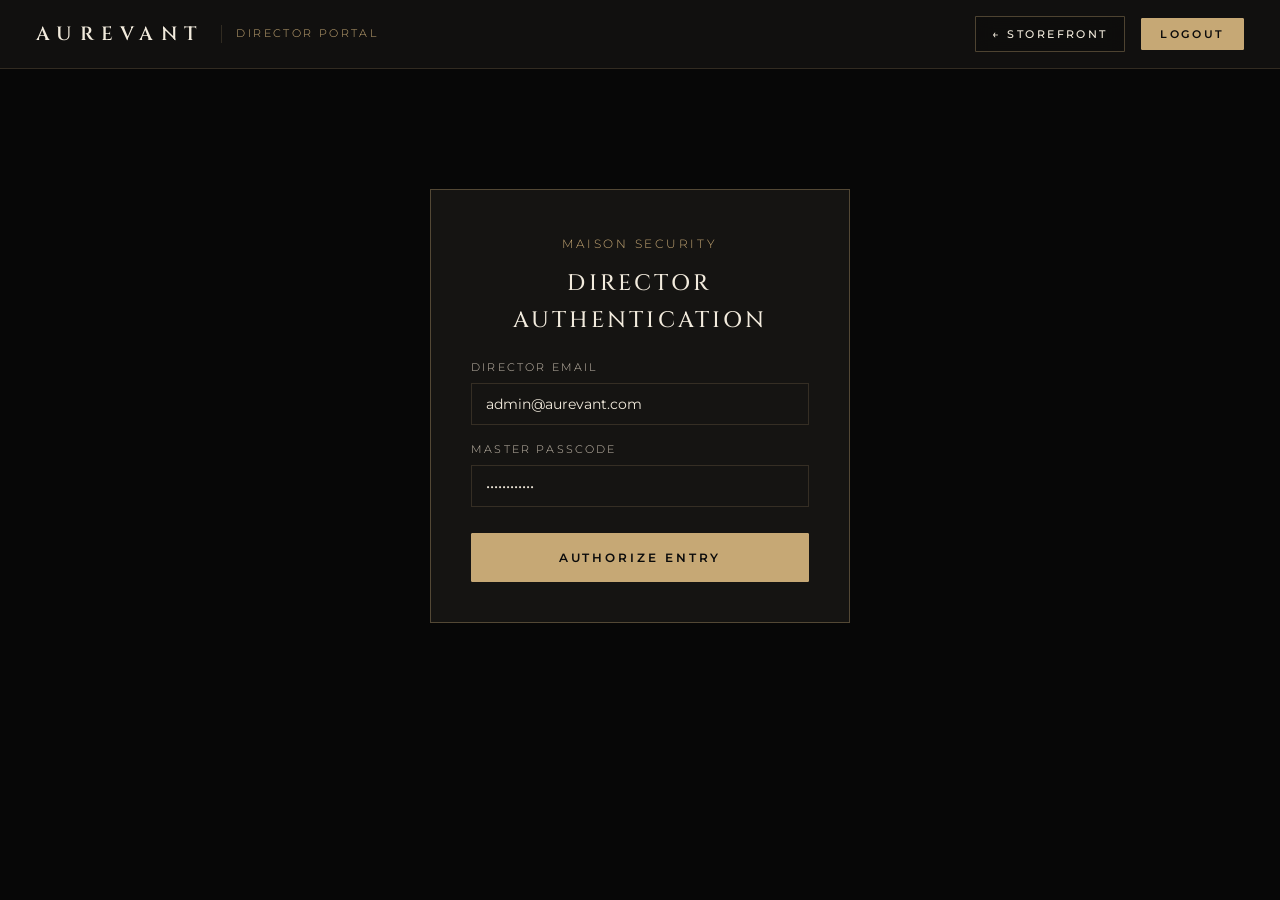
==== admin.html @ c186e3dd "Deploy AUREVANT Luxury Menswear to Streamlit Cloud" ====
<!DOCTYPE html>
<html lang="en">
<head>
  <meta charset="UTF-8">
  <meta name="viewport" content="width=device-width, initial-scale=1.0">
  <title>AUREVANT — Maison Director Portal | Administration</title>
  <link rel="stylesheet" href="styles.css">
  <link rel="icon" href="data:image/svg+xml,<svg xmlns='http://www.w3.org/2000/svg' viewBox='0 0 100 100'><polygon points='50,12 88,88 12,88' fill='none' stroke='%23C6A875' stroke-width='6'/></svg>">
  <style>
    body {
      background-color: #070707;
      min-height: 100vh;
      display: flex;
      flex-direction: column;
    }
    .admin-nav {
      background: #11100F;
      border-bottom: 1px solid var(--border-subtle);
      padding: 16px 36px;
      display: flex;
      justify-content: space-between;
      align-items: center;
    }
    .admin-container {
      max-width: 1440px;
      margin: 0 auto;
      padding: 40px 36px;
      width: 100%;
      flex: 1;
    }
    .stat-card-grid {
      display: grid;
      grid-template-columns: repeat(4, 1fr);
      gap: 20px;
      margin-bottom: 36px;
    }
    .stat-card {
      background: var(--bg-card);
      border: 1px solid var(--border-subtle);
      padding: 24px;
    }
    .stat-val {
      font-family: var(--font-serif);
      font-size: 1.8rem;
      color: var(--champagne-gold);
      margin: 6px 0 2px;
    }
    .stat-lbl {
      font-size: 0.7rem;
      letter-spacing: 0.18em;
      text-transform: uppercase;
      color: var(--muted-stone);
    }
    .admin-tabs-bar {
      display: flex;
      gap: 12px;
      border-bottom: 1px solid var(--border-subtle);
      margin-bottom: 28px;
    }
    .admin-tab {
      padding: 12px 24px;
      font-size: 0.78rem;
      letter-spacing: 0.18em;
      text-transform: uppercase;
      color: var(--text-secondary);
      border-bottom: 2px solid transparent;
      cursor: pointer;
    }
    .admin-tab.active {
      color: var(--champagne-gold);
      border-bottom-color: var(--champagne-gold);
      font-weight: 600;
    }
  </style>
</head>
<body>

  <!-- Admin Nav -->
  <header class="admin-nav">
    <div style="display: flex; align-items: center; gap: 18px;">
      <a href="index.html" class="brand-wordmark" style="font-size: 1.2rem; text-decoration: none;">AUREVANT</a>
      <span style="font-size: 0.68rem; letter-spacing: 0.22em; text-transform: uppercase; color: var(--champagne-gold); padding-left: 14px; border-left: 1px solid var(--border-subtle);">
        Director Portal
      </span>
    </div>
    <div style="display: flex; align-items: center; gap: 16px;">
      <a href="index.html" class="btn-luxury-outline" style="padding: 8px 16px; font-size: 0.7rem;">← Storefront</a>
      <button type="button" class="btn-luxury" style="padding: 8px 18px; font-size: 0.7rem;" onclick="adminLogout()">Logout</button>
    </div>
  </header>

  <main class="admin-container">
    
    <!-- Auth Wall if not logged in -->
    <div id="authWall" style="max-width: 420px; margin: 80px auto; background: var(--bg-card); border: 1px solid var(--border-medium); padding: 40px; text-align: center;">
      <span style="font-size: 0.72rem; letter-spacing: 0.24em; color: var(--champagne-gold); text-transform: uppercase;">Maison Security</span>
      <h2 style="font-size: 1.4rem; color: var(--warm-ivory); margin: 8px 0 20px;">Director Authentication</h2>
      <form onsubmit="handlePortalLogin(event)">
        <div class="input-block" style="text-align: left;">
          <label class="input-label">Director Email</label>
          <input type="email" id="portalEmail" class="luxury-input" value="admin@aurevant.com" required>
        </div>
        <div class="input-block" style="text-align: left;">
          <label class="input-label">Master Passcode</label>
          <input type="password" id="portalPass" class="luxury-input" value="aurevant2026" required>
        </div>
        <button type="submit" class="btn-luxury" style="width: 100%; margin-top: 10px;">Authorize Entry</button>
      </form>
    </div>

    <!-- Main Admin Dashboard View -->
    <div id="adminPanel" style="display: none;">
      
      <!-- Quick Stats -->
      <div class="stat-card-grid">
        <div class="stat-card">
          <div class="stat-lbl">Gross Consignment Valuation</div>
          <div class="stat-val" id="statRevenue">₹0</div>
          <span style="font-size: 0.68rem; color: var(--status-success);">All Indian Orders</span>
        </div>
        <div class="stat-card">
          <div class="stat-lbl">Total Commissioned Orders</div>
          <div class="stat-val" id="statOrdersCount">0</div>
          <span style="font-size: 0.68rem; color: var(--muted-stone);">Lifetime Records</span>
        </div>
        <div class="stat-card">
          <div class="stat-lbl">Active Garments in Atelier</div>
          <div class="stat-val" id="statProductCount">13</div>
          <span style="font-size: 0.68rem; color: var(--champagne-gold);">Across 4 Pillars</span>
        </div>
        <div class="stat-card">
          <div class="stat-lbl">COD Threshold Limit</div>
          <div class="stat-val">₹50,000</div>
          <span style="font-size: 0.68rem; color: var(--champagne-gold-light);">Active Policy</span>
        </div>
      </div>

      <!-- Navigation Tabs -->
      <div class="admin-tabs-bar">
        <div class="admin-tab active" onclick="switchAdminTab('orders', this)">Orders & Consignments</div>
        <div class="admin-tab" onclick="switchAdminTab('inventory', this)">Garment Inventory</div>
        <div class="admin-tab" onclick="switchAdminTab('add-product', this)">Commission New Garment</div>
        <div class="admin-tab" onclick="switchAdminTab('settings', this)">Maison Logistics & Gateway Settings</div>
      </div>

      <!-- Tab 1: Orders -->
      <div id="tabViewOrders">
        <div style="background: var(--bg-card); border: 1px solid var(--border-subtle); overflow-x: auto;">
          <table style="width: 100%; border-collapse: collapse; font-size: 0.8rem;">
            <thead>
              <tr style="background: #11100F; color: var(--champagne-gold); border-bottom: 1px solid var(--border-subtle); text-align: left;">
                <th style="padding: 14px;">Reference ID</th>
                <th style="padding: 14px;">Patron</th>
                <th style="padding: 14px;">Destination & PIN</th>
                <th style="padding: 14px;">Total Valuation</th>
                <th style="padding: 14px;">Payment Method</th>
                <th style="padding: 14px;">Payment Status</th>
                <th style="padding: 14px;">Fulfillment Status</th>
                <th style="padding: 14px;">Date</th>
              </tr>
            </thead>
            <tbody id="portalOrdersTableBody">
              <!-- Rendered via JS -->
            </tbody>
          </table>
        </div>
      </div>

      <!-- Tab 2: Inventory -->
      <div id="tabViewInventory" style="display: none;">
        <div style="background: var(--bg-card); border: 1px solid var(--border-subtle); padding: 24px;">
          <h3 style="font-size: 1.1rem; color: var(--warm-ivory); margin-bottom: 16px;">Active Product Allocations</h3>
          <div id="inventoryListContainer">
            <!-- Rendered via JS -->
          </div>
        </div>
      </div>

      <!-- Tab 3: Add Product -->
      <div id="tabViewAddProduct" style="display: none;">
        <div style="background: var(--bg-card); border: 1px solid var(--border-subtle); padding: 36px; max-width: 800px;">
          <h3 style="font-size: 1.2rem; color: var(--warm-ivory); margin-bottom: 20px;">Inscribe New Luxury Garment</h3>
          <form onsubmit="handleCreateProduct(event)">
            <div class="form-grid-row">
              <div class="input-block">
                <label class="input-label">Garment Title *</label>
                <input type="text" id="newProdTitle" class="luxury-input" placeholder="e.g. Sartorial Silk Evening Waistcoat" required>
              </div>
              <div class="input-block">
                <label class="input-label">Category Pillar *</label>
                <select id="newProdCategory" class="luxury-input">
                  <option value="t-shirts">Signature T-Shirts (₹19,999+)</option>
                  <option value="shirts">Tailored Shirts (₹24,999+)</option>
                  <option value="denim">Premium Denim (₹24,999+)</option>
                  <option value="outerwear">Outerwear & Jackets (₹29,999+)</option>
                </select>
              </div>
            </div>

            <div class="form-grid-row">
              <div class="input-block">
                <label class="input-label">INR Price (₹) *</label>
                <input type="number" id="newProdPrice" class="luxury-input" placeholder="24999" required>
              </div>
              <div class="input-block">
                <label class="input-label">Badge Label</label>
                <input type="text" id="newProdBadge" class="luxury-input" placeholder="e.g. New Allocation">
              </div>
            </div>

            <div class="input-block">
              <label class="input-label">Garment Description *</label>
              <textarea id="newProdDesc" class="luxury-input" rows="3" placeholder="Fabric, drape, and tailoring details..." required></textarea>
            </div>

            <div class="form-grid-row">
              <div class="input-block">
                <label class="input-label">Fabric Specification</label>
                <input type="text" id="newProdFabric" class="luxury-input" placeholder="e.g. 100% Egyptian Giza Cotton (260 GSM)">
              </div>
              <div class="input-block">
                <label class="input-label">Fit Specification</label>
                <input type="text" id="newProdFit" class="luxury-input" placeholder="e.g. Continental tailored fit">
              </div>
            </div>

            <div class="input-block">
              <label class="input-label">Editorial Image URL</label>
              <input type="url" id="newProdImage" class="luxury-input" value="https://images.unsplash.com/photo-1521572267360-ee0c2909d518?auto=format&fit=crop&w=1000&q=85">
            </div>

            <button type="submit" class="btn-luxury" style="margin-top: 12px;">Inscribe Garment into Catalog</button>
          </form>
        </div>
      </div>

      <!-- Tab 4: Settings -->
      <div id="tabViewSettings" style="display: none;">
        <div style="background: var(--bg-card); border: 1px solid var(--border-subtle); padding: 36px; max-width: 800px;">
          <h3 style="font-size: 1.2rem; color: var(--warm-ivory); margin-bottom: 20px;">Maison Policy & Gateway Architecture</h3>
          <form onsubmit="handleSaveSettings(event)">
            <div class="form-grid-row">
              <div class="input-block">
                <label class="input-label">Cash on Delivery (COD) Status</label>
                <select id="cfgCodEnabled" class="luxury-input">
                  <option value="true">Enabled Across India</option>
                  <option value="false">Disabled (Prepaid Only)</option>
                </select>
              </div>
              <div class="input-block">
                <label class="input-label">Max COD Order Value (INR)</label>
                <input type="number" id="cfgCodMax" class="luxury-input" value="50000">
              </div>
            </div>

            <div class="form-grid-row">
              <div class="input-block">
                <label class="input-label">Razorpay Gateway Mode</label>
                <select id="cfgRzpMode" class="luxury-input">
                  <option value="true">Test Mode (Sandbox Architecture Active)</option>
                  <option value="false">Production Live Mode</option>
                </select>
              </div>
              <div class="input-block">
                <label class="input-label">Razorpay Key ID</label>
                <input type="text" id="cfgRzpKey" class="luxury-input" value="rzp_test_aurevant_demo">
              </div>
            </div>

            <button type="submit" class="btn-luxury" style="margin-top: 12px;">Update Store Policy</button>
          </form>
        </div>
      </div>

    </div>

  </main>

  <div id="luxToast" class="lux-toast"></div>

  <script>
    let adminToken = localStorage.getItem('aurevant_admin_token') || null;

    function showToast(msg) {
      const toast = document.getElementById('luxToast');
      toast.textContent = msg;
      toast.classList.add('show');
      setTimeout(() => toast.classList.remove('show'), 3500);
    }

    async function handlePortalLogin(e) {
      if (e) e.preventDefault();
      const email = document.getElementById('portalEmail').value.trim();
      const pass = document.getElementById('portalPass').value.trim();

      try {
        const res = await fetch('/api/admin/login', {
          method: 'POST',
          headers: { 'Content-Type': 'application/json' },
          body: JSON.stringify({ email, password: pass })
        });
        if (res.ok) {
          const data = await res.json();
          adminToken = data.token;
          localStorage.setItem('aurevant_admin_token', adminToken);
          initPortal();
          showToast('Welcome, Maison Director.');
          return;
        }
      } catch (e) {}

      showToast('Authentication failed.');
    }

    function initPortal() {
      if (!adminToken) {
        document.getElementById('authWall').style.display = 'block';
        document.getElementById('adminPanel').style.display = 'none';
        return;
      }
      document.getElementById('authWall').style.display = 'none';
      document.getElementById('adminPanel').style.display = 'block';
      loadPortalOrders();
      loadPortalInventory();
    }

    function adminLogout() {
      adminToken = null;
      localStorage.removeItem('aurevant_admin_token');
      initPortal();
      showToast('Session terminated.');
    }

    async function loadPortalOrders() {
      const tbody = document.getElementById('portalOrdersTableBody');
      tbody.innerHTML = '<tr><td colspan="8" style="padding: 24px; text-align: center;">Fetching ledger...</td></tr>';

      try {
        const res = await fetch('/api/admin/orders', {
          headers: { 'Authorization': `Bearer ${adminToken}` }
        });
        if (res.ok) {
          const data = await res.json();
          const orders = data.orders || [];

          // Compute stats
          document.getElementById('statOrdersCount').textContent = orders.length;
          const totalRev = orders.reduce((sum, o) => sum + (o.total || 0), 0);
          document.getElementById('statRevenue').textContent = '₹' + totalRev.toLocaleString('en-IN');

          if (orders.length === 0) {
            tbody.innerHTML = '<tr><td colspan="8" style="padding: 24px; text-align: center; color: var(--muted-stone);">No customer orders recorded yet. Place an order on the storefront to test.</td></tr>';
            return;
          }

          tbody.innerHTML = orders.map(o => `
            <tr style="border-bottom: 1px solid var(--border-subtle);">
              <td style="padding: 14px; font-family: monospace; color: var(--champagne-gold);">${o.id}</td>
              <td style="padding: 14px;"><strong>${o.customerName}</strong><br><span style="font-size: 0.72rem; color: var(--muted-stone);">${o.customerPhone}</span></td>
              <td style="padding: 14px;">${o.city}, ${o.state}<br><span style="font-size: 0.72rem; color: var(--muted-stone);">PIN: ${o.pincode}</span></td>
              <td style="padding: 14px; font-weight: 600; color: var(--warm-ivory);">₹${(o.total || 0).toLocaleString('en-IN')}</td>
              <td style="padding: 14px;">${o.paymentMethod}</td>
              <td style="padding: 14px;"><span class="admin-badge-status ${o.paymentStatus.includes('Paid') ? 'status-paid' : 'status-pending'}">${o.paymentStatus}</span></td>
              <td style="padding: 14px;">
                <select onchange="updateFulfillment('${o.id}', this.value)" style="background: var(--bg-card); border: 1px solid var(--border-subtle); color: var(--warm-ivory); padding: 4px 8px; font-size: 0.74rem;">
                  <option value="Processing" ${o.fulfillmentStatus === 'Processing' ? 'selected' : ''}>Processing</option>
                  <option value="Handcrafted" ${o.fulfillmentStatus === 'Handcrafted' ? 'selected' : ''}>Handcrafted</option>
                  <option value="Dispatched" ${o.fulfillmentStatus === 'Dispatched' ? 'selected' : ''}>Dispatched</option>
                  <option value="Delivered" ${o.fulfillmentStatus === 'Delivered' ? 'selected' : ''}>Delivered</option>
                  <option value="Cancelled" ${o.fulfillmentStatus === 'Cancelled' ? 'selected' : ''}>Cancelled</option>
                </select>
              </td>
              <td style="padding: 14px; font-size: 0.72rem; color: var(--muted-stone);">${new Date(o.createdAt).toLocaleDateString('en-IN')}</td>
            </tr>
          `).join('');
          return;
        }
      } catch (e) {}
    }

    async function updateFulfillment(orderId, status) {
      try {
        await fetch(`/api/admin/orders/${orderId}`, {
          method: 'PUT',
          headers: {
            'Content-Type': 'application/json',
            'Authorization': `Bearer ${adminToken}`
          },
          body: JSON.stringify({ fulfillmentStatus: status })
        });
        showToast(`Order ${orderId} updated to ${status}`);
      } catch (e) {
        showToast('Update failed.');
      }
    }

    async function loadPortalInventory() {
      const container = document.getElementById('inventoryListContainer');
      try {
        const res = await fetch('/api/products');
        if (res.ok) {
          const data = await res.json();
          const prods = data.products || [];
          document.getElementById('statProductCount').textContent = prods.length;
          container.innerHTML = prods.map(p => `
            <div style="display: flex; gap: 16px; align-items: center; padding: 14px 0; border-bottom: 1px solid var(--border-subtle);">
              <img src="${p.image}" style="width: 50px; height: 65px; object-fit: cover; border: 1px solid var(--border-subtle);">
              <div style="flex: 1;">
                <div style="font-weight: 500; color: var(--warm-ivory);">${p.title}</div>
                <div style="font-size: 0.74rem; color: var(--muted-stone);">${p.categoryName} • ${p.badge || 'Permanent'}</div>
              </div>
              <div style="font-family: var(--font-serif); font-size: 1.1rem; color: var(--champagne-gold);">
                ₹${p.price.toLocaleString('en-IN')}
              </div>
            </div>
          `).join('');
        }
      } catch (e) {}
    }

    async function handleCreateProduct(e) {
      e.preventDefault();
      const payload = {
        title: document.getElementById('newProdTitle').value,
        category: document.getElementById('newProdCategory').value,
        categoryName: document.getElementById('newProdCategory').selectedOptions[0].text,
        price: parseInt(document.getElementById('newProdPrice').value),
        badge: document.getElementById('newProdBadge').value || 'New Allocation',
        description: document.getElementById('newProdDesc').value,
        fabric: document.getElementById('newProdFabric').value,
        fit: document.getElementById('newProdFit').value,
        image: document.getElementById('newProdImage').value
      };

      try {
        const res = await fetch('/api/admin/products', {
          method: 'POST',
          headers: {
            'Content-Type': 'application/json',
            'Authorization': `Bearer ${adminToken}`
          },
          body: JSON.stringify(payload)
        });
        if (res.ok) {
          showToast('New garment inscribed in catalog.');
          e.target.reset();
          loadPortalInventory();
          switchAdminTab('inventory', document.querySelectorAll('.admin-tab')[1]);
        }
      } catch (e) {
        showToast('Failed to create garment.');
      }
    }

    function switchAdminTab(tabName, tabEl) {
      document.querySelectorAll('.admin-tab').forEach(t => t.classList.remove('active'));
      tabEl.classList.add('active');

      document.getElementById('tabViewOrders').style.display = tabName === 'orders' ? 'block' : 'none';
      document.getElementById('tabViewInventory').style.display = tabName === 'inventory' ? 'block' : 'none';
      document.getElementById('tabViewAddProduct').style.display = tabName === 'add-product' ? 'block' : 'none';
      document.getElementById('tabViewSettings').style.display = tabName === 'settings' ? 'block' : 'none';
    }

    function handleSaveSettings(e) {
      e.preventDefault();
      showToast('Maison policy and gateway settings saved.');
    }

    document.addEventListener('DOMContentLoaded', initPortal);
  </script>
</body>
</html>
---- styles.css ----
/* ==============================================================================
   AUREVANT — LUXURY MENSWEAR & HAUTE SARTORIAL HOUSE
   Design System: Quiet European Luxury, Understated Wealth & Timeless Restraint
   ============================================================================== */

@import url('https://fonts.googleapis.com/css2?family=Cinzel:wght@400;500;600;700;800&family=Montserrat:ital,wght@0,300;0,400;0,500;0,600;0,700;1,300&family=Playfair+Display:ital,wght@0,400;0,500;0,600;1,400&display=swap');

:root {
  /* Brand Palette (Exact Specifications) */
  --obsidian-black: #0B0B0B;
  --deep-charcoal: #171614;
  --champagne-gold: #C6A875;
  --champagne-gold-light: #DFCA9F;
  --champagne-gold-dark: #8F7449;
  --warm-ivory: #F2EBDD;
  --muted-stone: #A49A89;

  /* Surfaces & Backgrounds */
  --bg-primary: #0B0B0B;
  --bg-secondary: #131210;
  --bg-tertiary: #191815;
  --bg-card: #151412;
  --bg-glass: rgba(19, 18, 16, 0.88);
  --bg-overlay: rgba(8, 8, 8, 0.92);

  /* Borders & Accents */
  --border-subtle: rgba(198, 168, 117, 0.18);
  --border-medium: rgba(198, 168, 117, 0.35);
  --border-strong: rgba(198, 168, 117, 0.7);
  --border-faint: rgba(255, 255, 255, 0.07);

  /* Typography Colors */
  --text-primary: #F2EBDD;
  --text-secondary: #C8BEAF;
  --text-muted: #8A8173;
  --text-gold: #C6A875;

  /* Functional Status Colors */
  --status-success: #38A169;
  --status-pending: #D69E2E;
  --status-alert: #E53E3E;

  /* Typography Families */
  --font-serif: 'Cinzel', 'Playfair Display', Georgia, serif;
  --font-editorial: 'Playfair Display', Georgia, serif;
  --font-sans: 'Montserrat', -apple-system, BlinkMacSystemFont, 'Segoe UI', Roboto, sans-serif;

  /* Layout Spacing */
  --header-height: 84px;
  --announcement-height: 38px;
  --max-content-width: 1440px;

  /* Restrained Animations */
  --ease-luxury: cubic-bezier(0.16, 1, 0.3, 1);
  --transition-fast: 0.2s var(--ease-luxury);
  --transition-smooth: 0.4s var(--ease-luxury);
  --shadow-subtle: 0 16px 36px rgba(0, 0, 0, 0.6);
}

/* ==============================================================================
   Reset & Baseline
   ============================================================================== */
*, *::before, *::after {
  box-sizing: border-box;
  margin: 0;
  padding: 0;
}

html {
  font-size: 16px;
  scroll-behavior: smooth;
  color-scheme: dark;
  background-color: var(--obsidian-black);
}

body {
  background-color: var(--obsidian-black);
  color: var(--text-primary);
  font-family: var(--font-sans);
  font-weight: 300;
  line-height: 1.65;
  -webkit-font-smoothing: antialiased;
  -moz-osx-font-smoothing: grayscale;
  overflow-x: hidden;
}

/* Typography Standards */
h1, h2, h3, h4, h5, h6 {
  font-family: var(--font-serif);
  font-weight: 500;
  letter-spacing: 0.14em;
  text-transform: uppercase;
  color: var(--warm-ivory);
}

p {
  color: var(--text-secondary);
  font-weight: 300;
}

a {
  color: inherit;
  text-decoration: none;
  transition: var(--transition-fast);
}

button {
  cursor: pointer;
  border: none;
  background: none;
  font-family: inherit;
  outline: none;
}

input, select, textarea {
  font-family: var(--font-sans);
  color: var(--text-primary);
  outline: none;
}

/* Custom Refined Scrollbar */
::-webkit-scrollbar {
  width: 6px;
}
::-webkit-scrollbar-track {
  background: var(--obsidian-black);
}
::-webkit-scrollbar-thumb {
  background: var(--champagne-gold-dark);
  border-radius: 3px;
}
::-webkit-scrollbar-thumb:hover {
  background: var(--champagne-gold);
}

/* ==============================================================================
   A. Announcement Bar
   ============================================================================== */
.announcement-bar {
  background-color: #0E0D0C;
  border-bottom: 1px solid var(--border-subtle);
  height: var(--announcement-height);
  display: flex;
  align-items: center;
  justify-content: center;
  font-size: 0.68rem;
  letter-spacing: 0.22em;
  text-transform: uppercase;
  color: var(--champagne-gold-light);
  padding: 0 24px;
  position: relative;
  z-index: 60;
}

.announcement-content {
  display: flex;
  align-items: center;
  gap: 14px;
  text-align: center;
}

.announcement-dot {
  width: 4px;
  height: 4px;
  background-color: var(--champagne-gold);
  border-radius: 50%;
  display: inline-block;
  opacity: 0.7;
}

/* ==============================================================================
   B. Luxury Navigation Header
   ============================================================================== */
.main-header {
  position: sticky;
  top: 0;
  z-index: 50;
  height: var(--header-height);
  background: var(--bg-glass);
  backdrop-filter: blur(16px);
  -webkit-backdrop-filter: blur(16px);
  border-bottom: 1px solid var(--border-subtle);
  transition: var(--transition-smooth);
}

.header-container {
  max-width: var(--max-content-width);
  height: 100%;
  margin: 0 auto;
  padding: 0 36px;
  display: flex;
  align-items: center;
  justify-content: space-between;
}

.nav-links {
  display: flex;
  align-items: center;
  gap: 32px;
  list-style: none;
}

.nav-link {
  font-size: 0.74rem;
  font-weight: 500;
  letter-spacing: 0.24em;
  text-transform: uppercase;
  color: var(--text-secondary);
  position: relative;
  padding: 6px 0;
  transition: var(--transition-fast);
}

.nav-link::after {
  content: '';
  position: absolute;
  bottom: 0;
  left: 0;
  width: 0%;
  height: 1px;
  background-color: var(--champagne-gold);
  transition: width 0.3s var(--ease-luxury);
}

.nav-link:hover, .nav-link.active {
  color: var(--warm-ivory);
}
.nav-link:hover::after, .nav-link.active::after {
  width: 100%;
}

/* Brand Identity: Monogram & Wordmark */
.brand-identity {
  display: flex;
  flex-direction: column;
  align-items: center;
  text-decoration: none;
  margin: 0 16px;
}

.brand-monogram-svg {
  width: 32px;
  height: 32px;
  margin-bottom: 2px;
  fill: var(--champagne-gold);
}

.brand-wordmark {
  font-family: var(--font-serif);
  font-size: 1.6rem;
  font-weight: 600;
  letter-spacing: 0.38em;
  color: var(--warm-ivory);
  line-height: 1;
}

.brand-subtext {
  font-size: 0.52rem;
  letter-spacing: 0.38em;
  text-transform: uppercase;
  color: var(--muted-stone);
  margin-top: 3px;
}

/* Header Utilities */
.header-utilities {
  display: flex;
  align-items: center;
  gap: 20px;
}

.util-btn {
  display: flex;
  align-items: center;
  gap: 8px;
  color: var(--text-secondary);
  font-size: 0.74rem;
  letter-spacing: 0.16em;
  text-transform: uppercase;
  padding: 8px 12px;
  border-radius: 2px;
  transition: var(--transition-fast);
}

.util-btn:hover {
  color: var(--warm-ivory);
}

.cart-btn-wrap {
  position: relative;
  display: flex;
  align-items: center;
}

.cart-counter {
  display: inline-flex;
  align-items: center;
  justify-content: center;
  width: 18px;
  height: 18px;
  background-color: var(--champagne-gold);
  color: #000;
  font-size: 0.65rem;
  font-weight: 700;
  border-radius: 50%;
  margin-left: 6px;
}

.admin-portal-pill {
  font-size: 0.65rem;
  letter-spacing: 0.18em;
  color: var(--champagne-gold);
  padding: 4px 10px;
  border: 1px solid var(--border-subtle);
  border-radius: 2px;
  text-transform: uppercase;
  transition: var(--transition-fast);
}
.admin-portal-pill:hover {
  background: rgba(198, 168, 117, 0.1);
  border-color: var(--champagne-gold);
}

.mobile-menu-trigger {
  display: none;
  font-size: 1.2rem;
  color: var(--warm-ivory);
}

/* ==============================================================================
   C. Cinematic Hero Section
   ============================================================================== */
.hero-section {
  position: relative;
  min-height: calc(100vh - var(--header-height) - var(--announcement-height));
  display: flex;
  align-items: center;
  justify-content: center;
  overflow: hidden;
  padding: 80px 24px;
}

.hero-background {
  position: absolute;
  inset: 0;
  background: 
    linear-gradient(180deg, rgba(11, 11, 11, 0.35) 0%, rgba(11, 11, 11, 0.75) 70%, var(--obsidian-black) 100%),
    url('https://images.unsplash.com/photo-1617137984095-74e4e5e3613f?auto=format&fit=crop&w=2200&q=85') center/cover no-repeat;
  filter: contrast(108%) brightness(65%);
  z-index: 1;
}

.hero-vignette {
  position: absolute;
  inset: 0;
  background: radial-gradient(circle at center, transparent 35%, rgba(11, 11, 11, 0.85) 95%);
  z-index: 2;
}

.hero-content {
  position: relative;
  z-index: 5;
  max-width: 900px;
  text-align: center;
  margin: 0 auto;
}

.hero-monogram-emblem {
  width: 54px;
  height: 54px;
  margin: 0 auto 20px;
  fill: var(--champagne-gold);
}

.hero-pretitle {
  font-size: 0.75rem;
  font-weight: 500;
  letter-spacing: 0.36em;
  text-transform: uppercase;
  color: var(--champagne-gold);
  margin-bottom: 16px;
  display: block;
}

.hero-heading {
  font-family: var(--font-serif);
  font-size: clamp(2.4rem, 5.5vw, 4.4rem);
  font-weight: 500;
  letter-spacing: 0.16em;
  line-height: 1.15;
  color: var(--warm-ivory);
  margin-bottom: 24px;
  text-shadow: 0 4px 24px rgba(0, 0, 0, 0.7);
}

.hero-supporting {
  font-size: 1.05rem;
  font-weight: 300;
  color: var(--text-secondary);
  max-width: 640px;
  margin: 0 auto 40px;
  letter-spacing: 0.05em;
  line-height: 1.75;
}

.hero-actions {
  display: flex;
  align-items: center;
  justify-content: center;
  gap: 20px;
  flex-wrap: wrap;
}

/* Restrained Luxury Buttons */
.btn-luxury {
  display: inline-flex;
  align-items: center;
  justify-content: center;
  gap: 12px;
  padding: 16px 36px;
  background-color: var(--champagne-gold);
  color: #0B0B0B;
  font-size: 0.76rem;
  font-weight: 600;
  letter-spacing: 0.24em;
  text-transform: uppercase;
  border: 1px solid var(--champagne-gold);
  border-radius: 1px;
  transition: var(--transition-fast);
}

.btn-luxury:hover {
  background-color: var(--champagne-gold-light);
  border-color: var(--champagne-gold-light);
  transform: translateY(-2px);
  box-shadow: 0 8px 24px rgba(198, 168, 117, 0.25);
}

.btn-luxury-outline {
  display: inline-flex;
  align-items: center;
  justify-content: center;
  gap: 10px;
  padding: 16px 34px;
  background: rgba(11, 11, 11, 0.55);
  backdrop-filter: blur(10px);
  color: var(--warm-ivory);
  font-size: 0.76rem;
  font-weight: 500;
  letter-spacing: 0.22em;
  text-transform: uppercase;
  border: 1px solid var(--border-medium);
  border-radius: 1px;
  transition: var(--transition-fast);
}

.btn-luxury-outline:hover {
  background: rgba(23, 22, 20, 0.8);
  border-color: var(--champagne-gold);
  color: var(--champagne-gold);
  transform: translateY(-2px);
}

/* ==============================================================================
   D. Category Collections Section
   ============================================================================== */
.section-padding {
  padding: 110px 36px;
  max-width: var(--max-content-width);
  margin: 0 auto;
}

.section-header {
  text-align: center;
  margin-bottom: 56px;
}

.section-pretitle {
  font-size: 0.72rem;
  font-weight: 500;
  letter-spacing: 0.34em;
  text-transform: uppercase;
  color: var(--champagne-gold);
  display: block;
  margin-bottom: 12px;
}

.section-title {
  font-size: clamp(1.8rem, 3.2vw, 2.6rem);
  letter-spacing: 0.16em;
  margin-bottom: 16px;
}

.section-desc {
  max-width: 620px;
  margin: 0 auto;
  font-size: 0.95rem;
  color: var(--text-secondary);
}

.category-grid {
  display: grid;
  grid-template-columns: repeat(4, 1fr);
  gap: 24px;
}

.category-card {
  position: relative;
  height: 480px;
  background: var(--bg-card);
  border: 1px solid var(--border-subtle);
  overflow: hidden;
  cursor: pointer;
  transition: var(--transition-smooth);
}

.category-card:hover {
  border-color: var(--border-strong);
  transform: translateY(-4px);
  box-shadow: var(--shadow-subtle);
}

.category-img {
  width: 100%;
  height: 100%;
  object-fit: cover;
  transition: transform 1.2s var(--ease-luxury);
  filter: brightness(80%);
}

.category-card:hover .category-img {
  transform: scale(1.05);
  filter: brightness(90%);
}

.category-card-overlay {
  position: absolute;
  inset: 0;
  background: linear-gradient(180deg, rgba(11, 11, 11, 0.1) 0%, rgba(11, 11, 11, 0.5) 60%, rgba(11, 11, 11, 0.95) 100%);
  display: flex;
  flex-direction: column;
  justify-content: flex-end;
  padding: 30px 24px;
}

.category-card-tag {
  font-size: 0.65rem;
  letter-spacing: 0.28em;
  text-transform: uppercase;
  color: var(--champagne-gold);
  margin-bottom: 8px;
}

.category-card-name {
  font-size: 1.35rem;
  letter-spacing: 0.12em;
  color: var(--warm-ivory);
  margin-bottom: 6px;
}

.category-card-price-range {
  font-size: 0.8rem;
  color: var(--muted-stone);
  margin-bottom: 16px;
}

.category-card-cta {
  display: inline-flex;
  align-items: center;
  gap: 8px;
  font-size: 0.7rem;
  font-weight: 600;
  letter-spacing: 0.22em;
  text-transform: uppercase;
  color: var(--champagne-gold);
  transition: var(--transition-fast);
}

.category-card:hover .category-card-cta {
  gap: 12px;
  color: var(--warm-ivory);
}

/* ==============================================================================
   E. Featured Collection & Product Cards
   ============================================================================== */
.collection-filter-bar {
  display: flex;
  align-items: center;
  justify-content: space-between;
  flex-wrap: wrap;
  gap: 20px;
  margin-bottom: 40px;
  padding-bottom: 16px;
  border-bottom: 1px solid var(--border-subtle);
}

.filter-pills {
  display: flex;
  gap: 8px;
  flex-wrap: wrap;
}

.filter-pill {
  padding: 8px 18px;
  font-size: 0.72rem;
  font-weight: 500;
  letter-spacing: 0.18em;
  text-transform: uppercase;
  color: var(--text-secondary);
  border: 1px solid transparent;
  background: transparent;
  transition: var(--transition-fast);
}

.filter-pill:hover {
  color: var(--warm-ivory);
}

.filter-pill.active {
  color: #0B0B0B;
  background-color: var(--champagne-gold);
  border-color: var(--champagne-gold);
}

.products-grid {
  display: grid;
  grid-template-columns: repeat(4, 1fr);
  gap: 28px;
}

.product-card {
  background: var(--bg-card);
  border: 1px solid var(--border-subtle);
  overflow: hidden;
  display: flex;
  flex-direction: column;
  position: relative;
  transition: var(--transition-smooth);
}

.product-card:hover {
  border-color: var(--border-strong);
  transform: translateY(-4px);
  box-shadow: var(--shadow-subtle);
}

.product-thumb-box {
  position: relative;
  width: 100%;
  height: 420px;
  background: #11100F;
  overflow: hidden;
}

.product-img {
  width: 100%;
  height: 100%;
  object-fit: cover;
  transition: transform 0.8s var(--ease-luxury);
}

.product-card:hover .product-img {
  transform: scale(1.04);
}

.product-badge {
  position: absolute;
  top: 14px;
  left: 14px;
  padding: 4px 10px;
  background: rgba(11, 11, 11, 0.88);
  border: 1px solid var(--border-subtle);
  color: var(--champagne-gold);
  font-size: 0.62rem;
  letter-spacing: 0.22em;
  text-transform: uppercase;
  z-index: 2;
}

.quick-actions-bar {
  position: absolute;
  bottom: 0;
  left: 0;
  right: 0;
  padding: 12px 16px;
  background: linear-gradient(180deg, transparent, rgba(11, 11, 11, 0.95));
  display: flex;
  gap: 8px;
  transform: translateY(100%);
  opacity: 0;
  transition: var(--transition-smooth);
  z-index: 3;
}

.product-card:hover .quick-actions-bar {
  transform: translateY(0);
  opacity: 1;
}

.btn-card-quick {
  flex: 1;
  padding: 10px;
  font-size: 0.68rem;
  font-weight: 600;
  letter-spacing: 0.16em;
  text-transform: uppercase;
  border-radius: 1px;
}

.btn-card-inspect {
  background: rgba(23, 22, 20, 0.85);
  border: 1px solid var(--border-medium);
  color: var(--warm-ivory);
}
.btn-card-inspect:hover {
  background: var(--champagne-gold);
  color: #000;
  border-color: var(--champagne-gold);
}

.btn-card-add {
  background: var(--champagne-gold);
  color: #000;
}
.btn-card-add:hover {
  background: var(--champagne-gold-light);
}

.product-meta {
  padding: 20px;
  display: flex;
  flex-direction: column;
  flex: 1;
}

.product-cat-label {
  font-size: 0.65rem;
  letter-spacing: 0.22em;
  text-transform: uppercase;
  color: var(--muted-stone);
  margin-bottom: 6px;
}

.product-card-title {
  font-size: 0.96rem;
  font-weight: 500;
  letter-spacing: 0.08em;
  color: var(--warm-ivory);
  margin-bottom: 12px;
  line-height: 1.4;
  cursor: pointer;
}
.product-card-title:hover {
  color: var(--champagne-gold);
}

.product-card-price-row {
  display: flex;
  align-items: baseline;
  justify-content: space-between;
  margin-top: auto;
  padding-top: 14px;
  border-top: 1px solid var(--border-faint);
}

.product-inr-price {
  font-family: var(--font-sans);
  font-size: 1.05rem;
  font-weight: 600;
  letter-spacing: 0.05em;
  color: var(--champagne-gold);
}

.swatch-group {
  display: flex;
  gap: 6px;
}

.swatch-item {
  width: 12px;
  height: 12px;
  border-radius: 50%;
  border: 1px solid rgba(255, 255, 255, 0.2);
}

/* ==============================================================================
   F. Brand Philosophy Section
   ============================================================================== */
.philosophy-section {
  background-color: var(--deep-charcoal);
  border-top: 1px solid var(--border-subtle);
  border-bottom: 1px solid var(--border-subtle);
  padding: 120px 36px;
}

.philosophy-layout {
  max-width: var(--max-content-width);
  margin: 0 auto;
  display: grid;
  grid-template-columns: 1.1fr 1fr;
  gap: 70px;
  align-items: center;
}

.philosophy-text-col {
  text-align: left;
}

.philosophy-lead {
  font-family: var(--font-editorial);
  font-size: clamp(1.8rem, 2.8vw, 2.5rem);
  font-weight: 400;
  font-style: italic;
  color: var(--warm-ivory);
  line-height: 1.35;
  margin-bottom: 24px;
}

.philosophy-body {
  font-size: 0.98rem;
  line-height: 1.9;
  color: var(--text-secondary);
  margin-bottom: 24px;
}

.philosophy-stats-grid {
  display: grid;
  grid-template-columns: repeat(3, 1fr);
  gap: 20px;
  margin-top: 40px;
  padding-top: 30px;
  border-top: 1px solid var(--border-subtle);
}

.philo-stat-num {
  font-family: var(--font-serif);
  font-size: 1.5rem;
  color: var(--champagne-gold);
  margin-bottom: 4px;
}

.philo-stat-label {
  font-size: 0.68rem;
  letter-spacing: 0.2em;
  text-transform: uppercase;
  color: var(--muted-stone);
}

.philosophy-visual-col {
  position: relative;
  height: 580px;
  border: 1px solid var(--border-medium);
  overflow: hidden;
}

.philosophy-visual-img {
  width: 100%;
  height: 100%;
  object-fit: cover;
  filter: contrast(105%) brightness(85%);
}

/* ==============================================================================
   G. Craftsmanship & Material Details Section
   ============================================================================== */
.craftsmanship-section {
  padding: 120px 36px;
  max-width: var(--max-content-width);
  margin: 0 auto;
}

.craft-pillars-grid {
  display: grid;
  grid-template-columns: repeat(3, 1fr);
  gap: 32px;
}

.craft-pillar-card {
  background: var(--bg-card);
  border: 1px solid var(--border-subtle);
  padding: 36px 30px;
  display: flex;
  flex-direction: column;
}

.craft-pillar-num {
  font-family: var(--font-serif);
  font-size: 1.8rem;
  color: var(--champagne-gold);
  margin-bottom: 20px;
}

.craft-pillar-title {
  font-size: 1.15rem;
  margin-bottom: 14px;
  color: var(--warm-ivory);
}

.craft-pillar-desc {
  font-size: 0.92rem;
  line-height: 1.8;
  color: var(--text-secondary);
  margin-bottom: 24px;
}

.craft-pillar-specs {
  margin-top: auto;
  padding-top: 16px;
  border-top: 1px solid var(--border-faint);
  font-size: 0.72rem;
  letter-spacing: 0.16em;
  text-transform: uppercase;
  color: var(--muted-stone);
}

/* ==============================================================================
   H. Private Collection / Limited Releases
   ============================================================================== */
.limited-releases-section {
  background: linear-gradient(180deg, var(--obsidian-black) 0%, #151412 50%, var(--obsidian-black) 100%);
  border-top: 1px solid var(--border-subtle);
  border-bottom: 1px solid var(--border-subtle);
  padding: 110px 36px;
}

.limited-hero-card {
  max-width: var(--max-content-width);
  margin: 0 auto;
  display: grid;
  grid-template-columns: 1fr 1.1fr;
  gap: 60px;
  align-items: center;
  background: var(--bg-card);
  border: 1px solid var(--border-medium);
  padding: 48px;
}

.limited-info-col {
  text-align: left;
}

.limited-counter-badge {
  display: inline-flex;
  align-items: center;
  gap: 8px;
  padding: 6px 16px;
  background: rgba(198, 168, 117, 0.12);
  border: 1px solid var(--border-strong);
  color: var(--champagne-gold);
  font-size: 0.72rem;
  letter-spacing: 0.24em;
  text-transform: uppercase;
  margin-bottom: 20px;
}

.limited-title {
  font-size: clamp(1.8rem, 2.8vw, 2.6rem);
  margin-bottom: 16px;
}

.limited-desc {
  font-size: 0.95rem;
  line-height: 1.85;
  color: var(--text-secondary);
  margin-bottom: 30px;
}

.limited-specs-list {
  list-style: none;
  display: flex;
  flex-direction: column;
  gap: 12px;
  margin-bottom: 36px;
  font-size: 0.85rem;
  color: var(--warm-ivory);
}

.limited-specs-list li {
  display: flex;
  align-items: center;
  gap: 10px;
}

.limited-specs-list li::before {
  content: '✦';
  color: var(--champagne-gold);
  font-size: 0.75rem;
}

.limited-visual-col {
  height: 520px;
  border: 1px solid var(--border-subtle);
  overflow: hidden;
}

.limited-visual-img {
  width: 100%;
  height: 100%;
  object-fit: cover;
}

/* ==============================================================================
   I. Luxury Service Strip
   ============================================================================== */
.service-strip {
  background-color: #0E0D0C;
  border-bottom: 1px solid var(--border-subtle);
  padding: 44px 36px;
}

.service-strip-container {
  max-width: var(--max-content-width);
  margin: 0 auto;
  display: grid;
  grid-template-columns: repeat(4, 1fr);
  gap: 32px;
}

.service-item {
  display: flex;
  align-items: flex-start;
  gap: 16px;
}

.service-icon {
  font-size: 1.3rem;
  color: var(--champagne-gold);
  line-height: 1;
  margin-top: 2px;
}

.service-title {
  font-size: 0.78rem;
  font-weight: 600;
  letter-spacing: 0.16em;
  text-transform: uppercase;
  color: var(--warm-ivory);
  margin-bottom: 4px;
}

.service-desc {
  font-size: 0.78rem;
  color: var(--muted-stone);
  line-height: 1.5;
}

/* ==============================================================================
   J. Editorial Journal
   ============================================================================== */
.journal-section {
  padding: 120px 36px;
  max-width: var(--max-content-width);
  margin: 0 auto;
}

.journal-grid {
  display: grid;
  grid-template-columns: repeat(3, 1fr);
  gap: 32px;
}

.journal-card {
  background: var(--bg-card);
  border: 1px solid var(--border-subtle);
  overflow: hidden;
  cursor: pointer;
  transition: var(--transition-smooth);
}

.journal-card:hover {
  border-color: var(--border-strong);
  transform: translateY(-4px);
}

.journal-img-wrap {
  height: 280px;
  overflow: hidden;
}

.journal-img {
  width: 100%;
  height: 100%;
  object-fit: cover;
  transition: transform 0.8s var(--ease-luxury);
}

.journal-card:hover .journal-img {
  transform: scale(1.05);
}

.journal-content {
  padding: 28px;
}

.journal-meta {
  font-size: 0.65rem;
  letter-spacing: 0.22em;
  text-transform: uppercase;
  color: var(--champagne-gold);
  margin-bottom: 8px;
}

.journal-title {
  font-size: 1.15rem;
  line-height: 1.4;
  margin-bottom: 12px;
  color: var(--warm-ivory);
}

.journal-excerpt {
  font-size: 0.88rem;
  color: var(--text-secondary);
  line-height: 1.7;
}

/* ==============================================================================
   K. Premium Footer
   ============================================================================== */
.main-footer {
  background-color: #070707;
  border-top: 1px solid var(--border-subtle);
  padding: 90px 36px 40px;
}

.footer-container {
  max-width: var(--max-content-width);
  margin: 0 auto;
  display: grid;
  grid-template-columns: 1.5fr repeat(3, 1fr);
  gap: 50px;
  margin-bottom: 70px;
}

.footer-brand-col {
  display: flex;
  flex-direction: column;
}

.footer-brand-lead {
  font-size: 0.88rem;
  color: var(--text-secondary);
  line-height: 1.8;
  margin: 20px 0 24px;
  max-width: 380px;
}

.footer-col-title {
  font-size: 0.78rem;
  font-weight: 600;
  letter-spacing: 0.22em;
  text-transform: uppercase;
  color: var(--warm-ivory);
  margin-bottom: 22px;
}

.footer-links-list {
  list-style: none;
  display: flex;
  flex-direction: column;
  gap: 12px;
}

.footer-links-list a {
  font-size: 0.8rem;
  color: var(--text-secondary);
  transition: var(--transition-fast);
}

.footer-links-list a:hover {
  color: var(--champagne-gold);
  padding-left: 4px;
}

.newsletter-form {
  display: flex;
  flex-direction: column;
  gap: 10px;
}

.newsletter-input {
  background: var(--bg-card);
  border: 1px solid var(--border-subtle);
  padding: 12px 16px;
  font-size: 0.8rem;
  color: var(--warm-ivory);
}
.newsletter-input:focus {
  border-color: var(--champagne-gold);
}

.footer-bottom-bar {
  max-width: var(--max-content-width);
  margin: 0 auto;
  padding-top: 30px;
  border-top: 1px solid var(--border-faint);
  display: flex;
  justify-content: space-between;
  align-items: center;
  font-size: 0.7rem;
  letter-spacing: 0.12em;
  color: var(--muted-stone);
}

/* ==============================================================================
   PRODUCT DETAIL MODAL / PAGE VIEW
   ============================================================================== */
.modal-overlay {
  position: fixed;
  inset: 0;
  background: var(--bg-overlay);
  backdrop-filter: blur(20px);
  -webkit-backdrop-filter: blur(20px);
  z-index: 1000;
  display: flex;
  align-items: center;
  justify-content: center;
  padding: 24px;
  opacity: 0;
  visibility: hidden;
  transition: var(--transition-smooth);
}

.modal-overlay.active {
  opacity: 1;
  visibility: visible;
}

.pdp-window {
  width: 100%;
  max-width: 1100px;
  max-height: 92vh;
  background: var(--bg-secondary);
  border: 1px solid var(--border-medium);
  box-shadow: 0 24px 60px rgba(0, 0, 0, 0.95);
  display: grid;
  grid-template-columns: 1.15fr 1fr;
  overflow: hidden;
  position: relative;
}

.modal-close-btn {
  position: absolute;
  top: 20px;
  right: 24px;
  font-size: 1.4rem;
  color: var(--muted-stone);
  transition: var(--transition-fast);
  z-index: 10;
}
.modal-close-btn:hover {
  color: var(--warm-ivory);
  transform: rotate(90deg);
}

.pdp-gallery-col {
  position: relative;
  background: #100F0E;
  display: flex;
  flex-direction: column;
  overflow: hidden;
}

.pdp-main-image {
  width: 100%;
  height: 520px;
  object-fit: cover;
}

.pdp-thumbs-row {
  display: flex;
  gap: 10px;
  padding: 16px;
  background: var(--bg-card);
  border-top: 1px solid var(--border-subtle);
  overflow-x: auto;
}

.pdp-thumb-item {
  width: 64px;
  height: 80px;
  object-fit: cover;
  border: 1px solid var(--border-subtle);
  cursor: pointer;
  transition: var(--transition-fast);
}
.pdp-thumb-item.active, .pdp-thumb-item:hover {
  border-color: var(--champagne-gold);
}

.pdp-info-col {
  padding: 44px 38px;
  overflow-y: auto;
  display: flex;
  flex-direction: column;
}

.pdp-badge-tag {
  font-size: 0.65rem;
  letter-spacing: 0.28em;
  text-transform: uppercase;
  color: var(--champagne-gold);
  margin-bottom: 6px;
}

.pdp-title {
  font-size: 1.6rem;
  margin-bottom: 12px;
  line-height: 1.3;
}

.pdp-price {
  font-size: 1.45rem;
  font-weight: 600;
  color: var(--champagne-gold);
  margin-bottom: 24px;
}

.pdp-section-label {
  font-size: 0.7rem;
  letter-spacing: 0.2em;
  text-transform: uppercase;
  color: var(--warm-ivory);
  margin-bottom: 10px;
  display: flex;
  justify-content: space-between;
  align-items: center;
}

.size-guide-trigger {
  font-size: 0.68rem;
  color: var(--champagne-gold);
  cursor: pointer;
  text-decoration: underline;
}

.pdp-size-selector {
  display: flex;
  gap: 8px;
  flex-wrap: wrap;
  margin-bottom: 24px;
}

.pdp-size-btn {
  padding: 10px 16px;
  border: 1px solid var(--border-subtle);
  background: var(--bg-card);
  color: var(--text-secondary);
  font-size: 0.76rem;
  font-weight: 500;
  transition: var(--transition-fast);
}
.pdp-size-btn:hover, .pdp-size-btn.active {
  border-color: var(--champagne-gold);
  color: #000;
  background-color: var(--champagne-gold);
}

/* PIN Code Checker Component */
.pincode-box {
  background: rgba(23, 22, 20, 0.7);
  border: 1px solid var(--border-subtle);
  padding: 18px;
  margin-bottom: 28px;
}

.pincode-input-group {
  display: flex;
  gap: 8px;
  margin-top: 8px;
}

.pincode-input {
  flex: 1;
  background: var(--bg-card);
  border: 1px solid var(--border-subtle);
  padding: 10px 14px;
  font-size: 0.82rem;
  letter-spacing: 0.1em;
}
.pincode-input:focus {
  border-color: var(--champagne-gold);
}

.pincode-btn {
  padding: 10px 20px;
  background: var(--bg-card);
  border: 1px solid var(--border-medium);
  color: var(--champagne-gold);
  font-size: 0.72rem;
  font-weight: 600;
  letter-spacing: 0.16em;
  text-transform: uppercase;
  transition: var(--transition-fast);
}
.pincode-btn:hover {
  background: var(--champagne-gold);
  color: #000;
}

.pincode-result-msg {
  font-size: 0.78rem;
  margin-top: 10px;
  line-height: 1.5;
  color: var(--text-secondary);
}

.pincode-result-msg.serviceable {
  color: var(--champagne-gold-light);
}
.pincode-result-msg.unserviceable {
  color: var(--status-alert);
}

/* Add to Bag Actions */
.pdp-cta-row {
  display: flex;
  gap: 12px;
  margin-bottom: 30px;
}

.btn-add-bag {
  flex: 1;
  padding: 16px;
  background-color: var(--champagne-gold);
  color: #000;
  font-size: 0.78rem;
  font-weight: 600;
  letter-spacing: 0.22em;
  text-transform: uppercase;
  transition: var(--transition-fast);
}
.btn-add-bag:hover {
  background-color: var(--champagne-gold-light);
}

.btn-buy-now {
  flex: 1;
  padding: 16px;
  background: transparent;
  border: 1px solid var(--champagne-gold);
  color: var(--champagne-gold);
  font-size: 0.78rem;
  font-weight: 600;
  letter-spacing: 0.22em;
  text-transform: uppercase;
  transition: var(--transition-fast);
}
.btn-buy-now:hover {
  background: rgba(198, 168, 117, 0.15);
}

/* Accordion Info Tabs (Fabric, Fit, Care) */
.pdp-accordion {
  border-top: 1px solid var(--border-subtle);
}

.accordion-tab {
  border-bottom: 1px solid var(--border-subtle);
}

.accordion-header {
  width: 100%;
  padding: 16px 0;
  display: flex;
  justify-content: space-between;
  align-items: center;
  font-size: 0.78rem;
  letter-spacing: 0.18em;
  text-transform: uppercase;
  color: var(--warm-ivory);
}

.accordion-body {
  padding-bottom: 16px;
  font-size: 0.85rem;
  line-height: 1.8;
  color: var(--text-secondary);
  display: none;
}
.accordion-tab.active .accordion-body {
  display: block;
}

/* ==============================================================================
   SHOPPING BAG DRAWER
   ============================================================================== */
.cart-drawer-overlay {
  position: fixed;
  inset: 0;
  background: rgba(7, 7, 7, 0.75);
  backdrop-filter: blur(8px);
  z-index: 2000;
  opacity: 0;
  visibility: hidden;
  transition: var(--transition-smooth);
}

.cart-drawer-overlay.active {
  opacity: 1;
  visibility: visible;
}

.cart-drawer {
  position: fixed;
  top: 0;
  right: 0;
  width: 100%;
  max-width: 480px;
  height: 100vh;
  background: var(--bg-secondary);
  border-left: 1px solid var(--border-medium);
  box-shadow: -20px 0 60px rgba(0, 0, 0, 0.95);
  display: flex;
  flex-direction: column;
  transform: translateX(100%);
  transition: transform 0.45s var(--ease-luxury);
  z-index: 2005;
}

.cart-drawer-overlay.active .cart-drawer {
  transform: translateX(0);
}

.cart-drawer-header {
  padding: 24px 28px;
  border-bottom: 1px solid var(--border-subtle);
  display: flex;
  justify-content: space-between;
  align-items: center;
}

.cart-drawer-title {
  font-size: 1.1rem;
  letter-spacing: 0.18em;
}

.cart-items-container {
  flex: 1;
  overflow-y: auto;
  padding: 24px 28px;
  display: flex;
  flex-direction: column;
  gap: 20px;
}

.cart-empty-message {
  margin: auto;
  text-align: center;
  padding: 40px 20px;
}

.cart-item-row {
  display: flex;
  gap: 16px;
  padding-bottom: 20px;
  border-bottom: 1px solid var(--border-faint);
  position: relative;
}

.cart-item-thumb {
  width: 75px;
  height: 100px;
  object-fit: cover;
  border: 1px solid var(--border-subtle);
}

.cart-item-info {
  flex: 1;
  display: flex;
  flex-direction: column;
}

.cart-item-name {
  font-size: 0.88rem;
  font-weight: 500;
  color: var(--warm-ivory);
  margin-bottom: 4px;
}

.cart-item-meta {
  font-size: 0.72rem;
  color: var(--muted-stone);
  margin-bottom: 8px;
}

.cart-item-price {
  font-size: 0.92rem;
  font-weight: 600;
  color: var(--champagne-gold);
  margin-top: auto;
}

.cart-item-qty-ctrl {
  display: flex;
  align-items: center;
  gap: 8px;
  border: 1px solid var(--border-subtle);
  padding: 2px 8px;
  width: fit-content;
}

.qty-arrow {
  color: var(--text-secondary);
  font-size: 0.85rem;
  padding: 2px 6px;
}
.qty-arrow:hover {
  color: var(--champagne-gold);
}

.cart-item-delete {
  position: absolute;
  top: 0;
  right: 0;
  font-size: 0.85rem;
  color: var(--muted-stone);
}
.cart-item-delete:hover {
  color: var(--status-alert);
}

.cart-drawer-footer {
  padding: 24px 28px;
  background: var(--bg-card);
  border-top: 1px solid var(--border-subtle);
}

.cart-total-row {
  display: flex;
  justify-content: space-between;
  align-items: baseline;
  margin-bottom: 8px;
  font-size: 0.82rem;
  color: var(--text-secondary);
}

.cart-total-row.grand-total {
  font-size: 1.15rem;
  font-weight: 600;
  color: var(--warm-ivory);
  padding-top: 12px;
  border-top: 1px solid var(--border-subtle);
  margin-top: 12px;
}

.cart-total-row.grand-total .amt {
  color: var(--champagne-gold);
}

/* ==============================================================================
   CHECKOUT & PAYMENT GATEWAY MODAL (UPI, Cards, Netbanking, COD)
   ============================================================================== */
.checkout-window {
  width: 100%;
  max-width: 980px;
  max-height: 94vh;
  background: var(--bg-secondary);
  border: 1px solid var(--border-medium);
  box-shadow: 0 30px 80px rgba(0, 0, 0, 0.98);
  display: flex;
  flex-direction: column;
  overflow: hidden;
}

.checkout-header {
  padding: 20px 32px;
  background: #11100F;
  border-bottom: 1px solid var(--border-subtle);
  display: flex;
  align-items: center;
  justify-content: space-between;
}

.checkout-steps-bar {
  display: flex;
  justify-content: center;
  gap: 36px;
  padding: 14px 32px;
  background: var(--bg-card);
  border-bottom: 1px solid var(--border-subtle);
}

.checkout-step-pill {
  display: flex;
  align-items: center;
  gap: 8px;
  font-size: 0.72rem;
  letter-spacing: 0.18em;
  text-transform: uppercase;
  color: var(--muted-stone);
}
.checkout-step-pill.active {
  color: var(--champagne-gold);
  font-weight: 600;
}
.checkout-step-pill.completed {
  color: var(--status-success);
}

.checkout-body {
  padding: 36px;
  overflow-y: auto;
  flex: 1;
}

.checkout-split-layout {
  display: grid;
  grid-template-columns: 1.35fr 1fr;
  gap: 36px;
}

.form-grid-row {
  display: grid;
  grid-template-columns: 1fr 1fr;
  gap: 16px;
  margin-bottom: 16px;
}

.input-block {
  display: flex;
  flex-direction: column;
  gap: 6px;
  margin-bottom: 16px;
}

.input-label {
  font-size: 0.68rem;
  letter-spacing: 0.2em;
  text-transform: uppercase;
  color: var(--text-secondary);
}

.luxury-input {
  background: var(--bg-card);
  border: 1px solid var(--border-subtle);
  padding: 12px 14px;
  font-size: 0.85rem;
  color: var(--warm-ivory);
  transition: var(--transition-fast);
}
.luxury-input:focus {
  border-color: var(--champagne-gold);
}

/* Payment Methods Selector */
.payment-tabs {
  display: grid;
  grid-template-columns: repeat(4, 1fr);
  gap: 8px;
  margin-bottom: 24px;
}

.pay-tab-btn {
  padding: 12px 8px;
  background: var(--bg-card);
  border: 1px solid var(--border-subtle);
  color: var(--text-secondary);
  font-size: 0.72rem;
  font-weight: 500;
  letter-spacing: 0.08em;
  text-transform: uppercase;
  display: flex;
  flex-direction: column;
  align-items: center;
  gap: 6px;
  transition: var(--transition-fast);
}

.pay-tab-btn:hover, .pay-tab-btn.active {
  border-color: var(--champagne-gold);
  color: var(--warm-ivory);
  background: rgba(198, 168, 117, 0.08);
}

.pay-panel {
  display: none;
  background: var(--bg-card);
  border: 1px solid var(--border-subtle);
  padding: 24px;
  margin-bottom: 20px;
}
.pay-panel.active {
  display: block;
}

/* Order Confirmation Screen */
.order-receipt-card {
  text-align: center;
  padding: 40px 20px;
}

.receipt-crest {
  width: 60px;
  height: 60px;
  margin: 0 auto 16px;
  fill: var(--champagne-gold);
}

.receipt-order-id {
  display: inline-block;
  font-family: var(--font-serif);
  font-size: 1.25rem;
  letter-spacing: 0.22em;
  color: var(--champagne-gold);
  padding: 10px 24px;
  background: rgba(198, 168, 117, 0.1);
  border: 1px solid var(--border-medium);
  margin: 16px 0 24px;
}

/* ==============================================================================
   SIZE GUIDE MODAL
   ============================================================================== */
.size-table {
  width: 100%;
  border-collapse: collapse;
  margin: 20px 0;
  font-size: 0.8rem;
}

.size-table th, .size-table td {
  padding: 12px;
  border: 1px solid var(--border-subtle);
  text-align: center;
}

.size-table th {
  background: var(--bg-card);
  color: var(--champagne-gold);
  letter-spacing: 0.12em;
  text-transform: uppercase;
}

/* ==============================================================================
   ADMIN DASHBOARD STYLES
   ============================================================================== */
.admin-badge-status {
  padding: 3px 8px;
  font-size: 0.65rem;
  letter-spacing: 0.1em;
  text-transform: uppercase;
  border-radius: 2px;
}

.status-paid { background: rgba(56, 161, 105, 0.2); color: #48BB78; border: 1px solid #48BB78; }
.status-pending { background: rgba(214, 158, 46, 0.2); color: #ECC94B; border: 1px solid #ECC94B; }
.status-processing { background: rgba(66, 153, 225, 0.2); color: #63B3ED; border: 1px solid #63B3ED; }

/* Toast Notifications */
.lux-toast {
  position: fixed;
  bottom: 24px;
  left: 50%;
  transform: translateX(-50%) translateY(80px);
  background: #191815;
  border: 1px solid var(--champagne-gold);
  padding: 12px 24px;
  color: var(--warm-ivory);
  font-size: 0.78rem;
  letter-spacing: 0.12em;
  text-transform: uppercase;
  z-index: 5000;
  box-shadow: 0 10px 30px rgba(0, 0, 0, 0.8);
  opacity: 0;
  transition: var(--transition-smooth);
}
.lux-toast.show {
  transform: translateX(-50%) translateY(0);
  opacity: 1;
}

/* ==============================================================================
   RESPONSIVE DESIGN (Tablets, Laptops, Mobile Devices)
   ============================================================================== */
@media (max-width: 1024px) {
  .nav-links { display: none; }
  .mobile-menu-trigger { display: block; }
  .category-grid { grid-template-columns: repeat(2, 1fr); }
  .products-grid { grid-template-columns: repeat(2, 1fr); }
  .philosophy-layout { grid-template-columns: 1fr; }
  .limited-hero-card { grid-template-columns: 1fr; }
  .service-strip-container { grid-template-columns: repeat(2, 1fr); }
  .footer-container { grid-template-columns: 1fr 1fr; }
  .pdp-window { grid-template-columns: 1fr; }
  .pdp-main-image { height: 360px; }
  .checkout-split-layout { grid-template-columns: 1fr; }
}

@media (max-width: 768px) {
  .announcement-bar { font-size: 0.62rem; letter-spacing: 0.14em; }
  .category-grid { grid-template-columns: 1fr; }
  .products-grid { grid-template-columns: 1fr; }
  .craft-pillars-grid { grid-template-columns: 1fr; }
  .journal-grid { grid-template-columns: 1fr; }
  .service-strip-container { grid-template-columns: 1fr; }
  .footer-container { grid-template-columns: 1fr; }
  .footer-bottom-bar { flex-direction: column; gap: 12px; text-align: center; }
  .payment-tabs { grid-template-columns: repeat(2, 1fr); }
  .form-grid-row { grid-template-columns: 1fr; }
}
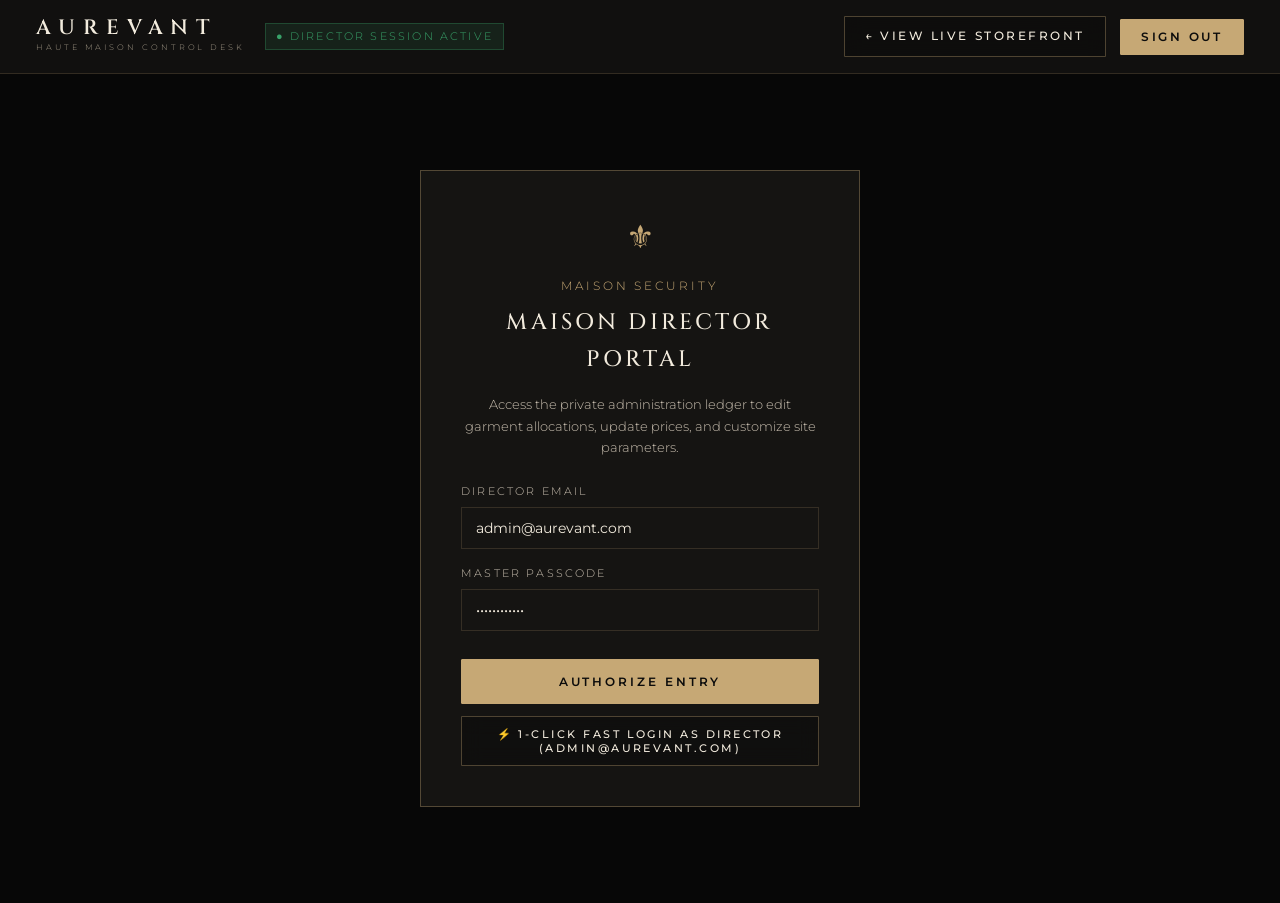
==== commit a27bac7b: "Fix payment status logic, add customer login, bespoke requests, photo upload, and admin control pane" ====
--- a/admin.html
+++ b/admin.html
@@ -3,9 +3,9 @@
 <head>
   <meta charset="UTF-8">
   <meta name="viewport" content="width=device-width, initial-scale=1.0">
-  <title>AUREVANT — Maison Director Portal | Administration</title>
+  <title>AUREVANT — Maison Director Control Panel | Edit Clothes, Prices & Settings</title>
   <link rel="stylesheet" href="styles.css">
-  <link rel="icon" href="data:image/svg+xml,<svg xmlns='http://www.w3.org/2000/svg' viewBox='0 0 100 100'><polygon points='50,12 88,88 12,88' fill='none' stroke='%23C6A875' stroke-width='6'/></svg>">
+  <link rel="icon" href="data:image/svg+xml,<svg xmlns='http://www.w3.org/2000/svg' viewBox='0 0 100 100'><polygon points='50,12 88,88 12,88' fill='none' stroke='%23C6A875' stroke-width='6'/><polyline points='50,12 50,88' stroke='%23C6A875' stroke-width='4'/></svg>">
   <style>
     body {
       background-color: #070707;
@@ -13,251 +13,482 @@
       display: flex;
       flex-direction: column;
     }
-    .admin-nav {
+    .admin-navbar {
       background: #11100F;
       border-bottom: 1px solid var(--border-subtle);
       padding: 16px 36px;
       display: flex;
       justify-content: space-between;
       align-items: center;
+      position: sticky;
+      top: 0;
+      z-index: 50;
     }
     .admin-container {
       max-width: 1440px;
       margin: 0 auto;
-      padding: 40px 36px;
+      padding: 36px;
       width: 100%;
       flex: 1;
     }
-    .stat-card-grid {
+    .admin-stats-grid {
       display: grid;
       grid-template-columns: repeat(4, 1fr);
       gap: 20px;
-      margin-bottom: 36px;
-    }
-    .stat-card {
+      margin-bottom: 32px;
+    }
+    .admin-stat-card {
       background: var(--bg-card);
       border: 1px solid var(--border-subtle);
-      padding: 24px;
-    }
-    .stat-val {
+      padding: 20px 24px;
+    }
+    .admin-stat-num {
       font-family: var(--font-serif);
       font-size: 1.8rem;
       color: var(--champagne-gold);
-      margin: 6px 0 2px;
-    }
-    .stat-lbl {
-      font-size: 0.7rem;
+      margin: 4px 0 2px;
+    }
+    .admin-stat-label {
+      font-size: 0.68rem;
       letter-spacing: 0.18em;
       text-transform: uppercase;
       color: var(--muted-stone);
     }
-    .admin-tabs-bar {
+    .admin-tab-nav {
       display: flex;
-      gap: 12px;
+      gap: 8px;
       border-bottom: 1px solid var(--border-subtle);
       margin-bottom: 28px;
-    }
-    .admin-tab {
-      padding: 12px 24px;
+      flex-wrap: wrap;
+    }
+    .admin-tab-btn {
+      padding: 14px 24px;
       font-size: 0.78rem;
+      font-weight: 500;
       letter-spacing: 0.18em;
       text-transform: uppercase;
       color: var(--text-secondary);
       border-bottom: 2px solid transparent;
+      background: transparent;
       cursor: pointer;
-    }
-    .admin-tab.active {
+      transition: var(--transition-fast);
+    }
+    .admin-tab-btn:hover {
+      color: var(--warm-ivory);
+    }
+    .admin-tab-btn.active {
       color: var(--champagne-gold);
       border-bottom-color: var(--champagne-gold);
       font-weight: 600;
+      background: rgba(198, 168, 117, 0.05);
+    }
+    .inventory-table-row {
+      display: grid;
+      grid-template-columns: 80px 2fr 1.2fr 1fr 1fr 140px;
+      align-items: center;
+      gap: 16px;
+      padding: 16px 20px;
+      border-bottom: 1px solid var(--border-subtle);
+      transition: background 0.2s;
+    }
+    .inventory-table-row:hover {
+      background: rgba(23, 22, 20, 0.7);
+    }
+    .btn-edit-item {
+      padding: 8px 14px;
+      background: var(--bg-card);
+      border: 1px solid var(--border-medium);
+      color: var(--champagne-gold);
+      font-size: 0.72rem;
+      font-weight: 600;
+      letter-spacing: 0.14em;
+      text-transform: uppercase;
+      border-radius: 1px;
+      cursor: pointer;
+      transition: var(--transition-fast);
+    }
+    .btn-edit-item:hover {
+      background: var(--champagne-gold);
+      color: #000;
+    }
+    .btn-archive-item {
+      padding: 8px 10px;
+      background: transparent;
+      border: 1px solid rgba(229, 62, 62, 0.4);
+      color: #E53E3E;
+      font-size: 0.72rem;
+      border-radius: 1px;
+      cursor: pointer;
+    }
+    .btn-archive-item:hover {
+      background: rgba(229, 62, 62, 0.15);
     }
   </style>
 </head>
 <body>
 
-  <!-- Admin Nav -->
-  <header class="admin-nav">
-    <div style="display: flex; align-items: center; gap: 18px;">
-      <a href="index.html" class="brand-wordmark" style="font-size: 1.2rem; text-decoration: none;">AUREVANT</a>
-      <span style="font-size: 0.68rem; letter-spacing: 0.22em; text-transform: uppercase; color: var(--champagne-gold); padding-left: 14px; border-left: 1px solid var(--border-subtle);">
-        Director Portal
+  <!-- Top Admin Navbar -->
+  <header class="admin-navbar">
+    <div style="display: flex; align-items: center; gap: 20px;">
+      <a href="index.html" class="brand-identity" style="align-items: flex-start; margin: 0;">
+        <span class="brand-wordmark" style="font-size: 1.3rem;">AUREVANT</span>
+        <span class="brand-subtext" style="font-size: 0.48rem;">HAUTE MAISON CONTROL DESK</span>
+      </a>
+      <span style="font-size: 0.68rem; letter-spacing: 0.2em; text-transform: uppercase; color: var(--status-success); padding: 4px 10px; background: rgba(56, 161, 105, 0.12); border: 1px solid rgba(56, 161, 105, 0.3);">
+        ● Director Session Active
       </span>
     </div>
-    <div style="display: flex; align-items: center; gap: 16px;">
-      <a href="index.html" class="btn-luxury-outline" style="padding: 8px 16px; font-size: 0.7rem;">← Storefront</a>
-      <button type="button" class="btn-luxury" style="padding: 8px 18px; font-size: 0.7rem;" onclick="adminLogout()">Logout</button>
+
+    <div style="display: flex; align-items: center; gap: 14px;">
+      <a href="index.html" class="btn-luxury-outline" style="padding: 10px 20px; font-size: 0.72rem;">
+        ← View Live Storefront
+      </a>
+      <button type="button" class="btn-luxury" style="padding: 10px 20px; font-size: 0.72rem;" onclick="adminLogout()">
+        Sign Out
+      </button>
     </div>
   </header>
 
   <main class="admin-container">
     
-    <!-- Auth Wall if not logged in -->
-    <div id="authWall" style="max-width: 420px; margin: 80px auto; background: var(--bg-card); border: 1px solid var(--border-medium); padding: 40px; text-align: center;">
-      <span style="font-size: 0.72rem; letter-spacing: 0.24em; color: var(--champagne-gold); text-transform: uppercase;">Maison Security</span>
-      <h2 style="font-size: 1.4rem; color: var(--warm-ivory); margin: 8px 0 20px;">Director Authentication</h2>
-      <form onsubmit="handlePortalLogin(event)">
-        <div class="input-block" style="text-align: left;">
+    <!-- LOGIN WALL (Shown only if not authenticated) -->
+    <div id="authWallBox" style="max-width: 440px; margin: 60px auto; background: var(--bg-card); border: 1px solid var(--border-medium); padding: 40px; text-align: center;">
+      <div style="font-size: 2rem; color: var(--champagne-gold); margin-bottom: 8px;">⚜</div>
+      <span style="font-size: 0.72rem; letter-spacing: 0.26em; color: var(--champagne-gold); text-transform: uppercase;">Maison Security</span>
+      <h2 style="font-size: 1.4rem; color: var(--warm-ivory); margin: 6px 0 16px;">Maison Director Portal</h2>
+      <p style="font-size: 0.82rem; color: var(--text-secondary); margin-bottom: 24px;">
+        Access the private administration ledger to edit garment allocations, update prices, and customize site parameters.
+      </p>
+
+      <form onsubmit="handlePortalLogin(event)" style="text-align: left;">
+        <div class="input-block">
           <label class="input-label">Director Email</label>
           <input type="email" id="portalEmail" class="luxury-input" value="admin@aurevant.com" required>
         </div>
-        <div class="input-block" style="text-align: left;">
+        <div class="input-block">
           <label class="input-label">Master Passcode</label>
           <input type="password" id="portalPass" class="luxury-input" value="aurevant2026" required>
         </div>
-        <button type="submit" class="btn-luxury" style="width: 100%; margin-top: 10px;">Authorize Entry</button>
+        <button type="submit" class="btn-luxury" style="width: 100%; margin-top: 12px; padding: 14px;">
+          Authorize Entry
+        </button>
       </form>
+
+      <button type="button" class="btn-luxury-outline" style="width: 100%; margin-top: 12px; padding: 10px; font-size: 0.7rem;" onclick="quickDirectorLogin()">
+        ⚡ 1-Click Fast Login as Director (admin@aurevant.com)
+      </button>
     </div>
 
-    <!-- Main Admin Dashboard View -->
-    <div id="adminPanel" style="display: none;">
+    <!-- MAIN DASHBOARD -->
+    <div id="mainDashboardView" style="display: none;">
       
-      <!-- Quick Stats -->
-      <div class="stat-card-grid">
-        <div class="stat-card">
-          <div class="stat-lbl">Gross Consignment Valuation</div>
-          <div class="stat-val" id="statRevenue">₹0</div>
+      <!-- Top Metrics Bar -->
+      <div class="admin-stats-grid">
+        <div class="admin-stat-card">
+          <div class="admin-stat-label">Gross Consignment Revenue</div>
+          <div class="admin-stat-num" id="statGrossRevenue">₹0</div>
           <span style="font-size: 0.68rem; color: var(--status-success);">All Indian Orders</span>
         </div>
-        <div class="stat-card">
-          <div class="stat-lbl">Total Commissioned Orders</div>
-          <div class="stat-val" id="statOrdersCount">0</div>
-          <span style="font-size: 0.68rem; color: var(--muted-stone);">Lifetime Records</span>
-        </div>
-        <div class="stat-card">
-          <div class="stat-lbl">Active Garments in Atelier</div>
-          <div class="stat-val" id="statProductCount">13</div>
-          <span style="font-size: 0.68rem; color: var(--champagne-gold);">Across 4 Pillars</span>
-        </div>
-        <div class="stat-card">
-          <div class="stat-lbl">COD Threshold Limit</div>
-          <div class="stat-val">₹50,000</div>
-          <span style="font-size: 0.68rem; color: var(--champagne-gold-light);">Active Policy</span>
+        <div class="admin-stat-card">
+          <div class="admin-stat-label">Total Commissioned Orders</div>
+          <div class="admin-stat-num" id="statTotalOrders">0</div>
+          <span style="font-size: 0.68rem; color: var(--muted-stone);">Lifetime Database Records</span>
+        </div>
+        <div class="admin-stat-card">
+          <div class="admin-stat-label">Active Clothes in Catalog</div>
+          <div class="admin-stat-num" id="statActiveGarments">13</div>
+          <span style="font-size: 0.68rem; color: var(--champagne-gold);">Across 4 Sartorial Pillars</span>
+        </div>
+        <div class="admin-stat-card">
+          <div class="admin-stat-label">Cash on Delivery (COD) Policy</div>
+          <div class="admin-stat-num" id="statCodLimitDisplay">₹50,000</div>
+          <span style="font-size: 0.68rem; color: var(--champagne-gold-light);">Active Maximum Threshold</span>
         </div>
       </div>
 
       <!-- Navigation Tabs -->
-      <div class="admin-tabs-bar">
-        <div class="admin-tab active" onclick="switchAdminTab('orders', this)">Orders & Consignments</div>
-        <div class="admin-tab" onclick="switchAdminTab('inventory', this)">Garment Inventory</div>
-        <div class="admin-tab" onclick="switchAdminTab('add-product', this)">Commission New Garment</div>
-        <div class="admin-tab" onclick="switchAdminTab('settings', this)">Maison Logistics & Gateway Settings</div>
+      <div class="admin-tab-nav">
+        <button type="button" class="admin-tab-btn active" onclick="showTab('inventory', this)">
+          🏷 Edit Clothes & Prices (Catalog)
+        </button>
+        <button type="button" class="admin-tab-btn" onclick="showTab('add-garment', this)">
+          ➕ Inscribe New Clothes & Upload Photos
+        </button>
+        <button type="button" class="admin-tab-btn" onclick="showTab('orders', this)">
+          📦 Orders & Payment Status Ledger
+        </button>
+        <button type="button" class="admin-tab-btn" onclick="showTab('custom-requests', this)">
+          ✂ Bespoke Tailoring & Customization Requests (<span id="statBespokeRequestsTabBadge">0</span>)
+        </button>
+        <button type="button" class="admin-tab-btn" onclick="showTab('settings', this)">
+          ⚙ Site Customization & Store Settings
+        </button>
       </div>
 
-      <!-- Tab 1: Orders -->
-      <div id="tabViewOrders">
+      <!-- =====================================================================
+           TAB 1: EDIT CLOTHES & PRICES (Live Inventory Management)
+           ===================================================================== -->
+      <div id="tabInventoryView">
+        <div style="background: var(--bg-card); border: 1px solid var(--border-subtle); padding: 24px; margin-bottom: 24px;">
+          <div style="display: flex; justify-content: space-between; align-items: center; margin-bottom: 16px; flex-wrap: wrap; gap: 14px;">
+            <div>
+              <h3 style="font-size: 1.15rem; color: var(--warm-ivory);">Active Garment Ledger</h3>
+              <p style="font-size: 0.78rem; color: var(--muted-stone);">
+                Click <strong>"Edit Garment & Price"</strong> on any piece to change prices in INR, modify sizes, stock quantities, or descriptions.
+              </p>
+            </div>
+            <div style="display: flex; gap: 10px;">
+              <input type="text" id="adminCatalogSearch" class="luxury-input" placeholder="Search by name or fabric..." style="padding: 8px 14px; font-size: 0.76rem; width: 240px;" oninput="filterAdminCatalog(this.value)">
+              <button type="button" class="btn-luxury" style="padding: 8px 16px; font-size: 0.72rem;" onclick="showTab('add-garment', document.querySelectorAll('.admin-tab-btn')[1])">+ Add New Clothes</button>
+            </div>
+          </div>
+
+          <!-- Inventory Table Header -->
+          <div style="display: grid; grid-template-columns: 80px 2fr 1.2fr 1fr 1fr 140px; gap: 16px; padding: 12px 20px; background: #11100F; border-bottom: 1px solid var(--border-subtle); font-size: 0.72rem; letter-spacing: 0.16em; text-transform: uppercase; color: var(--champagne-gold);">
+            <div>Photo</div>
+            <div>Garment Name</div>
+            <div>Category Pillar</div>
+            <div>Price (INR)</div>
+            <div>Stock Status</div>
+            <div style="text-align: right;">Actions</div>
+          </div>
+
+          <!-- Inventory Table Body -->
+          <div id="inventoryRowsContainer">
+            <!-- Rendered via JS -->
+          </div>
+        </div>
+      </div>
+
+      <!-- =====================================================================
+           TAB 2: ADD NEW CLOTHES
+           ===================================================================== -->
+      <div id="tabAddGarmentView" style="display: none;">
+        <div style="background: var(--bg-card); border: 1px solid var(--border-subtle); padding: 36px; max-width: 880px;">
+          <h3 style="font-size: 1.25rem; color: var(--warm-ivory); margin-bottom: 8px;">Inscribe New Luxury Garment</h3>
+          <p style="font-size: 0.82rem; color: var(--muted-stone); margin-bottom: 24px;">
+            Add a new piece to the permanent collection. It will immediately appear on the live storefront with full size selection and PIN code verification.
+          </p>
+
+          <form onsubmit="handleAddNewProduct(event)">
+            <div class="form-grid-row">
+              <div class="input-block">
+                <label class="input-label">Garment Title *</label>
+                <input type="text" id="addTitle" class="luxury-input" placeholder="e.g. Sovereign Sea Island Cotton Crewneck" required>
+              </div>
+              <div class="input-block">
+                <label class="input-label">Category Pillar *</label>
+                <select id="addCategory" class="luxury-input">
+                  <option value="t-shirts">Signature T-Shirts (₹19,999 – ₹24,999)</option>
+                  <option value="shirts">Tailored Shirts (₹24,999 – ₹29,999)</option>
+                  <option value="denim">Premium Denim (₹24,999 – ₹29,999)</option>
+                  <option value="outerwear">Outerwear & Jackets (From ₹29,999)</option>
+                </select>
+              </div>
+            </div>
+
+            <div class="form-grid-row">
+              <div class="input-block">
+                <label class="input-label">Price in INR (₹) *</label>
+                <input type="number" id="addPrice" class="luxury-input" placeholder="24999" required min="1000">
+              </div>
+              <div class="input-block">
+                <label class="input-label">Badge Label</label>
+                <input type="text" id="addBadge" class="luxury-input" placeholder="e.g. New Allocation, Permanent Collection">
+              </div>
+            </div>
+
+            <div class="input-block">
+              <label class="input-label">Garment Description *</label>
+              <textarea id="addDescription" class="luxury-input" rows="3" placeholder="Describe the silhouette, drape, and tailoring discipline..." required></textarea>
+            </div>
+
+            <div class="form-grid-row">
+              <div class="input-block">
+                <label class="input-label">Fabric Specification *</label>
+                <input type="text" id="addFabric" class="luxury-input" placeholder="e.g. 100% Egyptian Giza Cotton (260 GSM)" required>
+              </div>
+              <div class="input-block">
+                <label class="input-label">Fit Specification</label>
+                <input type="text" id="addFit" class="luxury-input" placeholder="e.g. Tailored European continental drape">
+              </div>
+            </div>
+
+            <div class="form-grid-row">
+              <div class="input-block">
+                <label class="input-label">Garment Care Instructions</label>
+                <input type="text" id="addCare" class="luxury-input" placeholder="e.g. Delicate cold wash or luxury dry clean">
+              </div>
+              <div class="input-block">
+                <label class="input-label">Garment Image (Upload File or Enter URL) *</label>
+                <div style="display: flex; gap: 8px; align-items: center; margin-bottom: 8px;">
+                  <input type="text" id="addImage" class="luxury-input" value="https://images.unsplash.com/photo-1521572267360-ee0c2909d518?auto=format&fit=crop&w=1000&q=85" placeholder="https://..." style="flex: 1;" onchange="updateImagePreview(this.value, 'addImagePreview')">
+                  <label class="btn-luxury-outline" style="padding: 10px 14px; font-size: 0.72rem; cursor: pointer; white-space: nowrap; margin: 0;">
+                    📁 Choose Photo
+                    <input type="file" id="addImageFile" accept="image/*" style="display: none;" onchange="uploadImageFile(this, 'addImage', 'addImagePreview')">
+                  </label>
+                </div>
+                <div style="display: flex; align-items: center; gap: 12px; margin-top: 6px;">
+                  <img id="addImagePreview" src="https://images.unsplash.com/photo-1521572267360-ee0c2909d518?auto=format&fit=crop&w=1000&q=85" alt="Preview" style="width: 50px; height: 65px; object-fit: cover; border: 1px solid var(--champagne-gold);">
+                  <span style="font-size: 0.72rem; color: var(--muted-stone);">Upload real garment photos from your computer or provide a high-resolution campaign URL.</span>
+                </div>
+              </div>
+            </div>
+
+            <h4 style="font-size: 0.78rem; letter-spacing: 0.18em; text-transform: uppercase; color: var(--champagne-gold); margin: 20px 0 12px;">Initial Inventory Allocation by Size</h4>
+            <div style="display: grid; grid-template-columns: repeat(5, 1fr); gap: 12px; margin-bottom: 24px;">
+              <div class="input-block">
+                <label class="input-label">Size S</label>
+                <input type="number" id="addStockS" class="luxury-input" value="10">
+              </div>
+              <div class="input-block">
+                <label class="input-label">Size M</label>
+                <input type="number" id="addStockM" class="luxury-input" value="15">
+              </div>
+              <div class="input-block">
+                <label class="input-label">Size L</label>
+                <input type="number" id="addStockL" class="luxury-input" value="15">
+              </div>
+              <div class="input-block">
+                <label class="input-label">Size XL</label>
+                <input type="number" id="addStockXL" class="luxury-input" value="10">
+              </div>
+              <div class="input-block">
+                <label class="input-label">Size XXL</label>
+                <input type="number" id="addStockXXL" class="luxury-input" value="5">
+              </div>
+            </div>
+
+            <button type="submit" class="btn-luxury" style="padding: 16px 36px;">
+              Inscribe Garment into Catalog →
+            </button>
+          </form>
+        </div>
+      </div>
+
+      <!-- =====================================================================
+           TAB 3: CUSTOMER ORDERS & FULFILLMENTS
+           ===================================================================== -->
+      <div id="tabOrdersView" style="display: none;">
         <div style="background: var(--bg-card); border: 1px solid var(--border-subtle); overflow-x: auto;">
+          <div style="padding: 20px 24px; border-bottom: 1px solid var(--border-subtle); display: flex; justify-content: space-between; align-items: center;">
+            <h3 style="font-size: 1.15rem; color: var(--warm-ivory);">Commissioned Consignments Ledger</h3>
+            <button type="button" class="btn-luxury-outline" style="padding: 6px 14px; font-size: 0.72rem;" onclick="loadOrdersData()">↻ Refresh Ledger</button>
+          </div>
+
           <table style="width: 100%; border-collapse: collapse; font-size: 0.8rem;">
             <thead>
               <tr style="background: #11100F; color: var(--champagne-gold); border-bottom: 1px solid var(--border-subtle); text-align: left;">
-                <th style="padding: 14px;">Reference ID</th>
+                <th style="padding: 14px;">Order ID</th>
                 <th style="padding: 14px;">Patron</th>
-                <th style="padding: 14px;">Destination & PIN</th>
-                <th style="padding: 14px;">Total Valuation</th>
-                <th style="padding: 14px;">Payment Method</th>
+                <th style="padding: 14px;">Delivery Destination</th>
+                <th style="padding: 14px;">Valuation</th>
+                <th style="padding: 14px;">Payment Gateway</th>
                 <th style="padding: 14px;">Payment Status</th>
                 <th style="padding: 14px;">Fulfillment Status</th>
                 <th style="padding: 14px;">Date</th>
               </tr>
             </thead>
-            <tbody id="portalOrdersTableBody">
+            <tbody id="ordersTableBody">
               <!-- Rendered via JS -->
             </tbody>
           </table>
         </div>
       </div>
 
-      <!-- Tab 2: Inventory -->
-      <div id="tabViewInventory" style="display: none;">
-        <div style="background: var(--bg-card); border: 1px solid var(--border-subtle); padding: 24px;">
-          <h3 style="font-size: 1.1rem; color: var(--warm-ivory); margin-bottom: 16px;">Active Product Allocations</h3>
-          <div id="inventoryListContainer">
-            <!-- Rendered via JS -->
-          </div>
+      <!-- =====================================================================
+           TAB 4: BESPOKE TAILORING & CUSTOMIZATION REQUESTS
+           ===================================================================== -->
+      <div id="tabCustomRequestsView" style="display: none;">
+        <div style="background: var(--bg-card); border: 1px solid var(--border-subtle); overflow-x: auto;">
+          <div style="padding: 20px 24px; border-bottom: 1px solid var(--border-subtle); display: flex; justify-content: space-between; align-items: center; flex-wrap: wrap; gap: 12px;">
+            <div>
+              <h3 style="font-size: 1.15rem; color: var(--warm-ivory);">Bespoke Custom Tailoring Ledger</h3>
+              <p style="font-size: 0.78rem; color: var(--muted-stone); margin-top: 4px;">
+                Review bespoke sizing measurements, personalized monogram initials, and special sartorial instructions submitted by patrons.
+              </p>
+            </div>
+            <button type="button" class="btn-luxury-outline" style="padding: 6px 14px; font-size: 0.72rem;" onclick="loadCustomRequestsData()">↻ Refresh Bespoke Requests</button>
+          </div>
+
+          <table style="width: 100%; border-collapse: collapse; font-size: 0.8rem;">
+            <thead>
+              <tr style="background: #11100F; color: var(--champagne-gold); border-bottom: 1px solid var(--border-subtle); text-align: left;">
+                <th style="padding: 14px;">Request ID</th>
+                <th style="padding: 14px;">Patron</th>
+                <th style="padding: 14px;">Commissioned Piece</th>
+                <th style="padding: 14px;">Bespoke Measurements</th>
+                <th style="padding: 14px;">Monogram</th>
+                <th style="padding: 14px;">Atelier Notes</th>
+                <th style="padding: 14px;">Fitting / Craft Status</th>
+                <th style="padding: 14px;">Date</th>
+              </tr>
+            </thead>
+            <tbody id="customRequestsTableBody">
+              <!-- Rendered via JS -->
+            </tbody>
+          </table>
         </div>
       </div>
 
-      <!-- Tab 3: Add Product -->
-      <div id="tabViewAddProduct" style="display: none;">
-        <div style="background: var(--bg-card); border: 1px solid var(--border-subtle); padding: 36px; max-width: 800px;">
-          <h3 style="font-size: 1.2rem; color: var(--warm-ivory); margin-bottom: 20px;">Inscribe New Luxury Garment</h3>
-          <form onsubmit="handleCreateProduct(event)">
+      <!-- =====================================================================
+           TAB 5: SITE CUSTOMIZATION & STORE SETTINGS
+           ===================================================================== -->
+      <div id="tabSettingsView" style="display: none;">
+        <div style="background: var(--bg-card); border: 1px solid var(--border-subtle); padding: 36px; max-width: 880px;">
+          <h3 style="font-size: 1.25rem; color: var(--warm-ivory); margin-bottom: 6px;">Maison Policy & Site Customization</h3>
+          <p style="font-size: 0.82rem; color: var(--muted-stone); margin-bottom: 24px;">
+            Configure your client concierge contact numbers, GSTIN registration, Cash on Delivery threshold, and payment gateway modes.
+          </p>
+
+          <form onsubmit="handleSaveCustomizations(event)">
+            <h4 style="font-size: 0.82rem; letter-spacing: 0.16em; text-transform: uppercase; color: var(--champagne-gold); margin-bottom: 14px;">Client Concierge & Business Identity</h4>
+            
             <div class="form-grid-row">
               <div class="input-block">
-                <label class="input-label">Garment Title *</label>
-                <input type="text" id="newProdTitle" class="luxury-input" placeholder="e.g. Sartorial Silk Evening Waistcoat" required>
-              </div>
-              <div class="input-block">
-                <label class="input-label">Category Pillar *</label>
-                <select id="newProdCategory" class="luxury-input">
-                  <option value="t-shirts">Signature T-Shirts (₹19,999+)</option>
-                  <option value="shirts">Tailored Shirts (₹24,999+)</option>
-                  <option value="denim">Premium Denim (₹24,999+)</option>
-                  <option value="outerwear">Outerwear & Jackets (₹29,999+)</option>
+                <label class="input-label">Concierge Phone Number</label>
+                <input type="text" id="cfgPhone" class="luxury-input" value="+91 (022) 4890 2600" required>
+              </div>
+              <div class="input-block">
+                <label class="input-label">Concierge Email Address</label>
+                <input type="email" id="cfgEmail" class="luxury-input" value="concierge@aurevant.com" required>
+              </div>
+            </div>
+
+            <div class="form-grid-row">
+              <div class="input-block">
+                <label class="input-label">Registered Luxury GSTIN Placeholder</label>
+                <input type="text" id="cfgGstin" class="luxury-input" value="27AABCA9999Z1Z5" required>
+              </div>
+              <div class="input-block">
+                <label class="input-label">Store Currency Symbol</label>
+                <input type="text" id="cfgCurrency" class="luxury-input" value="INR (₹)" readonly>
+              </div>
+            </div>
+
+            <h4 style="font-size: 0.82rem; letter-spacing: 0.16em; text-transform: uppercase; color: var(--champagne-gold); margin: 24px 0 14px;">Cash on Delivery (COD) Protocols</h4>
+            
+            <div class="form-grid-row">
+              <div class="input-block">
+                <label class="input-label">Cash on Delivery Status</label>
+                <select id="cfgCodStatus" class="luxury-input">
+                  <option value="true">Enabled Nationwide</option>
+                  <option value="false">Disabled (Prepaid Electronic Orders Only)</option>
                 </select>
               </div>
-            </div>
-
+              <div class="input-block">
+                <label class="input-label">Maximum COD Order Threshold (INR)</label>
+                <input type="number" id="cfgCodLimit" class="luxury-input" value="50000" required>
+              </div>
+            </div>
+
+            <h4 style="font-size: 0.82rem; letter-spacing: 0.16em; text-transform: uppercase; color: var(--champagne-gold); margin: 24px 0 14px;">Payment Gateway (Razorpay Architecture)</h4>
+            
             <div class="form-grid-row">
               <div class="input-block">
-                <label class="input-label">INR Price (₹) *</label>
-                <input type="number" id="newProdPrice" class="luxury-input" placeholder="24999" required>
-              </div>
-              <div class="input-block">
-                <label class="input-label">Badge Label</label>
-                <input type="text" id="newProdBadge" class="luxury-input" placeholder="e.g. New Allocation">
-              </div>
-            </div>
-
-            <div class="input-block">
-              <label class="input-label">Garment Description *</label>
-              <textarea id="newProdDesc" class="luxury-input" rows="3" placeholder="Fabric, drape, and tailoring details..." required></textarea>
-            </div>
-
-            <div class="form-grid-row">
-              <div class="input-block">
-                <label class="input-label">Fabric Specification</label>
-                <input type="text" id="newProdFabric" class="luxury-input" placeholder="e.g. 100% Egyptian Giza Cotton (260 GSM)">
-              </div>
-              <div class="input-block">
-                <label class="input-label">Fit Specification</label>
-                <input type="text" id="newProdFit" class="luxury-input" placeholder="e.g. Continental tailored fit">
-              </div>
-            </div>
-
-            <div class="input-block">
-              <label class="input-label">Editorial Image URL</label>
-              <input type="url" id="newProdImage" class="luxury-input" value="https://images.unsplash.com/photo-1521572267360-ee0c2909d518?auto=format&fit=crop&w=1000&q=85">
-            </div>
-
-            <button type="submit" class="btn-luxury" style="margin-top: 12px;">Inscribe Garment into Catalog</button>
-          </form>
-        </div>
-      </div>
-
-      <!-- Tab 4: Settings -->
-      <div id="tabViewSettings" style="display: none;">
-        <div style="background: var(--bg-card); border: 1px solid var(--border-subtle); padding: 36px; max-width: 800px;">
-          <h3 style="font-size: 1.2rem; color: var(--warm-ivory); margin-bottom: 20px;">Maison Policy & Gateway Architecture</h3>
-          <form onsubmit="handleSaveSettings(event)">
-            <div class="form-grid-row">
-              <div class="input-block">
-                <label class="input-label">Cash on Delivery (COD) Status</label>
-                <select id="cfgCodEnabled" class="luxury-input">
-                  <option value="true">Enabled Across India</option>
-                  <option value="false">Disabled (Prepaid Only)</option>
-                </select>
-              </div>
-              <div class="input-block">
-                <label class="input-label">Max COD Order Value (INR)</label>
-                <input type="number" id="cfgCodMax" class="luxury-input" value="50000">
-              </div>
-            </div>
-
-            <div class="form-grid-row">
-              <div class="input-block">
-                <label class="input-label">Razorpay Gateway Mode</label>
+                <label class="input-label">Gateway Mode</label>
                 <select id="cfgRzpMode" class="luxury-input">
-                  <option value="true">Test Mode (Sandbox Architecture Active)</option>
+                  <option value="true">Test Sandbox Mode (Safe for Development)</option>
                   <option value="false">Production Live Mode</option>
                 </select>
               </div>
@@ -267,7 +498,9 @@
               </div>
             </div>
 
-            <button type="submit" class="btn-luxury" style="margin-top: 12px;">Update Store Policy</button>
+            <button type="submit" class="btn-luxury" style="margin-top: 14px; padding: 14px 32px;">
+              Save All Customizations
+            </button>
           </form>
         </div>
       </div>
@@ -276,16 +509,110 @@
 
   </main>
 
+  <!-- =====================================================================
+       POPUP MODAL: EDIT GARMENT & PRICE DIALOG
+       ===================================================================== -->
+  <div id="editGarmentModal" class="modal-overlay" onclick="closeEditGarmentModal()">
+    <div style="background: var(--bg-secondary); border: 1px solid var(--border-medium); max-width: 680px; width: 100%; max-height: 90vh; padding: 36px; position: relative; overflow-y: auto;" onclick="event.stopPropagation()">
+      <button type="button" class="modal-close-btn" onclick="closeEditGarmentModal()">✕</button>
+
+      <span class="section-pretitle">Catalog Editor</span>
+      <h3 style="font-size: 1.3rem; color: var(--warm-ivory); margin-bottom: 20px;">Edit Garment & Price</h3>
+
+      <form onsubmit="handleSaveEditedGarment(event)">
+        <input type="hidden" id="editGarmentId">
+
+        <div class="input-block">
+          <label class="input-label">Garment Title</label>
+          <input type="text" id="editGarmentTitle" class="luxury-input" required>
+        </div>
+
+        <div class="form-grid-row">
+          <div class="input-block">
+            <label class="input-label">Price in INR (₹) *</label>
+            <input type="number" id="editGarmentPrice" class="luxury-input" style="font-size: 1.1rem; color: var(--champagne-gold); font-weight: 600;" required min="1000">
+          </div>
+          <div class="input-block">
+            <label class="input-label">Badge Label</label>
+            <input type="text" id="editGarmentBadge" class="luxury-input" placeholder="e.g. Permanent Collection, Limited Run">
+          </div>
+        </div>
+
+        <div class="input-block">
+          <label class="input-label">Description</label>
+          <textarea id="editGarmentDesc" class="luxury-input" rows="3" required></textarea>
+        </div>
+
+        <div class="input-block">
+          <label class="input-label">Garment Photography (Upload Photo or Edit URL)</label>
+          <div style="display: flex; gap: 8px; align-items: center; margin-bottom: 8px;">
+            <input type="text" id="editGarmentImage" class="luxury-input" placeholder="https://..." style="flex: 1;" onchange="updateImagePreview(this.value, 'editImagePreview')">
+            <label class="btn-luxury-outline" style="padding: 10px 14px; font-size: 0.72rem; cursor: pointer; white-space: nowrap; margin: 0;">
+              📁 New Photo
+              <input type="file" id="editImageFile" accept="image/*" style="display: none;" onchange="uploadImageFile(this, 'editGarmentImage', 'editImagePreview')">
+            </label>
+          </div>
+          <div style="display: flex; align-items: center; gap: 12px; margin-top: 4px;">
+            <img id="editImagePreview" src="" alt="Garment Preview" style="width: 50px; height: 65px; object-fit: cover; border: 1px solid var(--champagne-gold);">
+            <span style="font-size: 0.72rem; color: var(--muted-stone);">Upload a fresh campaign photograph or update the image URL.</span>
+          </div>
+        </div>
+
+        <h4 style="font-size: 0.76rem; letter-spacing: 0.16em; text-transform: uppercase; color: var(--champagne-gold); margin: 16px 0 10px;">Available Stock by Size</h4>
+        <div style="display: grid; grid-template-columns: repeat(5, 1fr); gap: 10px; margin-bottom: 20px;">
+          <div class="input-block">
+            <label class="input-label">Size S</label>
+            <input type="number" id="editStockS" class="luxury-input" value="10">
+          </div>
+          <div class="input-block">
+            <label class="input-label">Size M</label>
+            <input type="number" id="editStockM" class="luxury-input" value="15">
+          </div>
+          <div class="input-block">
+            <label class="input-label">Size L</label>
+            <input type="number" id="editStockL" class="luxury-input" value="15">
+          </div>
+          <div class="input-block">
+            <label class="input-label">Size XL</label>
+            <input type="number" id="editStockXL" class="luxury-input" value="10">
+          </div>
+          <div class="input-block">
+            <label class="input-label">Size XXL</label>
+            <input type="number" id="editStockXXL" class="luxury-input" value="5">
+          </div>
+        </div>
+
+        <div style="display: flex; gap: 12px; margin-top: 10px;">
+          <button type="submit" class="btn-luxury" style="flex: 2; padding: 14px;">
+            Save Changes to Storefront
+          </button>
+          <button type="button" class="btn-luxury-outline" style="flex: 1;" onclick="closeEditGarmentModal()">
+            Cancel
+          </button>
+        </div>
+      </form>
+    </div>
+  </div>
+
+  <!-- Toast Notification -->
   <div id="luxToast" class="lux-toast"></div>
 
+  <!-- Admin Controller Script -->
   <script>
     let adminToken = localStorage.getItem('aurevant_admin_token') || null;
+    let allProducts = [];
 
     function showToast(msg) {
       const toast = document.getElementById('luxToast');
       toast.textContent = msg;
       toast.classList.add('show');
       setTimeout(() => toast.classList.remove('show'), 3500);
+    }
+
+    function quickDirectorLogin() {
+      document.getElementById('portalEmail').value = 'admin@aurevant.com';
+      document.getElementById('portalPass').value = 'aurevant2026';
+      handlePortalLogin();
     }
 
     async function handlePortalLogin(e) {
@@ -303,133 +630,221 @@
           const data = await res.json();
           adminToken = data.token;
           localStorage.setItem('aurevant_admin_token', adminToken);
-          initPortal();
-          showToast('Welcome, Maison Director.');
+          initAdminView();
+          showToast('Welcome to the Maison Director Desk.');
+          return;
+        }
+      } catch (err) {}
+
+      showToast('Invalid director credentials.');
+    }
+
+    function initAdminView() {
+      if (!adminToken) {
+        document.getElementById('authWallBox').style.display = 'block';
+        document.getElementById('mainDashboardView').style.display = 'none';
+        return;
+      }
+      document.getElementById('authWallBox').style.display = 'none';
+      document.getElementById('mainDashboardView').style.display = 'block';
+
+      loadInventoryData();
+      loadOrdersData();
+      loadCustomRequestsData();
+    }
+
+    function adminLogout() {
+      adminToken = null;
+      localStorage.removeItem('aurevant_admin_token');
+      initAdminView();
+      showToast('Logged out of director session.');
+    }
+
+    // =========================================================================
+    // Inventory & Price Editing
+    // =========================================================================
+    async function loadInventoryData() {
+      const container = document.getElementById('inventoryRowsContainer');
+      container.innerHTML = '<div style="padding: 24px; text-align: center; color: var(--muted-stone);">Querying atelier garment catalog...</div>';
+
+      try {
+        const res = await fetch('/api/products');
+        if (res.ok) {
+          const data = await res.json();
+          allProducts = data.products || [];
+          document.getElementById('statActiveGarments').textContent = allProducts.length;
+          renderInventoryRows(allProducts);
           return;
         }
       } catch (e) {}
 
-      showToast('Authentication failed.');
-    }
-
-    function initPortal() {
-      if (!adminToken) {
-        document.getElementById('authWall').style.display = 'block';
-        document.getElementById('adminPanel').style.display = 'none';
+      container.innerHTML = '<div style="padding: 24px; text-align: center; color: var(--muted-stone);">Unable to fetch catalog. Please ensure server is running.</div>';
+    }
+
+    function renderInventoryRows(products) {
+      const container = document.getElementById('inventoryRowsContainer');
+      if (!products || products.length === 0) {
+        container.innerHTML = '<div style="padding: 24px; text-align: center; color: var(--muted-stone);">No garments matched your search query.</div>';
         return;
       }
-      document.getElementById('authWall').style.display = 'none';
-      document.getElementById('adminPanel').style.display = 'block';
-      loadPortalOrders();
-      loadPortalInventory();
-    }
-
-    function adminLogout() {
-      adminToken = null;
-      localStorage.removeItem('aurevant_admin_token');
-      initPortal();
-      showToast('Session terminated.');
-    }
-
-    async function loadPortalOrders() {
-      const tbody = document.getElementById('portalOrdersTableBody');
-      tbody.innerHTML = '<tr><td colspan="8" style="padding: 24px; text-align: center;">Fetching ledger...</td></tr>';
+
+      container.innerHTML = products.map(p => {
+        const totalStock = p.stock ? Object.values(p.stock).reduce((a, b) => a + b, 0) : 'Available';
+
+        return `
+          <div class="inventory-table-row">
+            <div>
+              <img src="${p.image}" alt="${p.title}" style="width: 50px; height: 65px; object-fit: cover; border: 1px solid var(--border-subtle);">
+            </div>
+            <div>
+              <strong style="color: var(--warm-ivory); font-size: 0.88rem;">${p.title}</strong><br>
+              <span style="font-size: 0.72rem; color: var(--muted-stone);">${p.badge || 'Permanent'} • ID: ${p.id}</span>
+            </div>
+            <div style="font-size: 0.78rem; color: var(--text-secondary);">
+              ${p.categoryName}
+            </div>
+            <div>
+              <span style="font-family: var(--font-serif); font-size: 1.1rem; color: var(--champagne-gold); font-weight: 600;">
+                ₹${Number(p.price).toLocaleString('en-IN')}
+              </span>
+            </div>
+            <div style="font-size: 0.78rem; color: var(--status-success);">
+              ● In Stock (${totalStock})
+            </div>
+            <div style="display: flex; gap: 8px; justify-content: flex-end;">
+              <button type="button" class="btn-edit-item" onclick="openEditGarmentModal('${p.id}')">
+                ✏ Edit
+              </button>
+              <button type="button" class="btn-archive-item" onclick="deleteGarment('${p.id}')" title="Archive piece">
+                ✕
+              </button>
+            </div>
+          </div>
+        `;
+      }).join('');
+    }
+
+    function filterAdminCatalog(query) {
+      const q = query.toLowerCase();
+      const filtered = allProducts.filter(p => 
+        p.title.toLowerCase().includes(q) || 
+        p.categoryName.toLowerCase().includes(q) ||
+        (p.fabric && p.fabric.toLowerCase().includes(q))
+      );
+      renderInventoryRows(filtered);
+    }
+
+    // Modal to Edit Garment & Price
+    function openEditGarmentModal(productId) {
+      const p = allProducts.find(x => x.id === productId);
+      if (!p) return;
+
+      document.getElementById('editGarmentId').value = p.id;
+      document.getElementById('editGarmentTitle').value = p.title;
+      document.getElementById('editGarmentPrice').value = p.price;
+      document.getElementById('editGarmentBadge').value = p.badge || '';
+      document.getElementById('editGarmentDesc').value = p.description || '';
+      document.getElementById('editGarmentImage').value = p.image || '';
+      const prev = document.getElementById('editImagePreview');
+      if (prev) prev.src = p.image || '';
+
+      const stock = p.stock || {};
+      document.getElementById('editStockS').value = stock['S'] || 10;
+      document.getElementById('editStockM').value = stock['M'] || 15;
+      document.getElementById('editStockL').value = stock['L'] || 15;
+      document.getElementById('editStockXL').value = stock['XL'] || 10;
+      document.getElementById('editStockXXL').value = stock['XXL'] || 5;
+
+      document.getElementById('editGarmentModal').classList.add('active');
+    }
+
+    function closeEditGarmentModal() {
+      document.getElementById('editGarmentModal').classList.remove('active');
+    }
+
+    async function handleSaveEditedGarment(e) {
+      e.preventDefault();
+      const id = document.getElementById('editGarmentId').value;
+      const title = document.getElementById('editGarmentTitle').value;
+      const price = parseInt(document.getElementById('editGarmentPrice').value);
+      const desc = document.getElementById('editGarmentDesc').value;
+      const image = document.getElementById('editGarmentImage').value.trim();
+      const stock = {
+        'S': parseInt(document.getElementById('editStockS').value) || 0,
+        'M': parseInt(document.getElementById('editStockM').value) || 0,
+        'L': parseInt(document.getElementById('editStockL').value) || 0,
+        'XL': parseInt(document.getElementById('editStockXL').value) || 0,
+        'XXL': parseInt(document.getElementById('editStockXXL').value) || 0
+      };
 
       try {
-        const res = await fetch('/api/admin/orders', {
-          headers: { 'Authorization': `Bearer ${adminToken}` }
-        });
-        if (res.ok) {
-          const data = await res.json();
-          const orders = data.orders || [];
-
-          // Compute stats
-          document.getElementById('statOrdersCount').textContent = orders.length;
-          const totalRev = orders.reduce((sum, o) => sum + (o.total || 0), 0);
-          document.getElementById('statRevenue').textContent = '₹' + totalRev.toLocaleString('en-IN');
-
-          if (orders.length === 0) {
-            tbody.innerHTML = '<tr><td colspan="8" style="padding: 24px; text-align: center; color: var(--muted-stone);">No customer orders recorded yet. Place an order on the storefront to test.</td></tr>';
-            return;
-          }
-
-          tbody.innerHTML = orders.map(o => `
-            <tr style="border-bottom: 1px solid var(--border-subtle);">
-              <td style="padding: 14px; font-family: monospace; color: var(--champagne-gold);">${o.id}</td>
-              <td style="padding: 14px;"><strong>${o.customerName}</strong><br><span style="font-size: 0.72rem; color: var(--muted-stone);">${o.customerPhone}</span></td>
-              <td style="padding: 14px;">${o.city}, ${o.state}<br><span style="font-size: 0.72rem; color: var(--muted-stone);">PIN: ${o.pincode}</span></td>
-              <td style="padding: 14px; font-weight: 600; color: var(--warm-ivory);">₹${(o.total || 0).toLocaleString('en-IN')}</td>
-              <td style="padding: 14px;">${o.paymentMethod}</td>
-              <td style="padding: 14px;"><span class="admin-badge-status ${o.paymentStatus.includes('Paid') ? 'status-paid' : 'status-pending'}">${o.paymentStatus}</span></td>
-              <td style="padding: 14px;">
-                <select onchange="updateFulfillment('${o.id}', this.value)" style="background: var(--bg-card); border: 1px solid var(--border-subtle); color: var(--warm-ivory); padding: 4px 8px; font-size: 0.74rem;">
-                  <option value="Processing" ${o.fulfillmentStatus === 'Processing' ? 'selected' : ''}>Processing</option>
-                  <option value="Handcrafted" ${o.fulfillmentStatus === 'Handcrafted' ? 'selected' : ''}>Handcrafted</option>
-                  <option value="Dispatched" ${o.fulfillmentStatus === 'Dispatched' ? 'selected' : ''}>Dispatched</option>
-                  <option value="Delivered" ${o.fulfillmentStatus === 'Delivered' ? 'selected' : ''}>Delivered</option>
-                  <option value="Cancelled" ${o.fulfillmentStatus === 'Cancelled' ? 'selected' : ''}>Cancelled</option>
-                </select>
-              </td>
-              <td style="padding: 14px; font-size: 0.72rem; color: var(--muted-stone);">${new Date(o.createdAt).toLocaleDateString('en-IN')}</td>
-            </tr>
-          `).join('');
-          return;
-        }
-      } catch (e) {}
-    }
-
-    async function updateFulfillment(orderId, status) {
-      try {
-        await fetch(`/api/admin/orders/${orderId}`, {
+        const res = await fetch(`/api/admin/products/${id}`, {
           method: 'PUT',
           headers: {
             'Content-Type': 'application/json',
             'Authorization': `Bearer ${adminToken}`
           },
-          body: JSON.stringify({ fulfillmentStatus: status })
+          body: JSON.stringify({
+            title: title,
+            price: price,
+            description: desc,
+            image: image,
+            stock: stock
+          })
         });
-        showToast(`Order ${orderId} updated to ${status}`);
-      } catch (e) {
-        showToast('Update failed.');
-      }
-    }
-
-    async function loadPortalInventory() {
-      const container = document.getElementById('inventoryListContainer');
+        if (res.ok) {
+          showToast(`Garment updated: ${title} — ₹${price.toLocaleString('en-IN')}`);
+          closeEditGarmentModal();
+          loadInventoryData();
+          return;
+        }
+      } catch (err) {}
+
+      showToast('Failed to save changes. Please try again.');
+    }
+
+    async function deleteGarment(productId) {
+      if (!confirm(`Are you sure you want to archive garment "${productId}" from the storefront?`)) return;
+
       try {
-        const res = await fetch('/api/products');
+        const res = await fetch(`/api/admin/products/${productId}`, {
+          method: 'DELETE',
+          headers: { 'Authorization': `Bearer ${adminToken}` }
+        });
         if (res.ok) {
-          const data = await res.json();
-          const prods = data.products || [];
-          document.getElementById('statProductCount').textContent = prods.length;
-          container.innerHTML = prods.map(p => `
-            <div style="display: flex; gap: 16px; align-items: center; padding: 14px 0; border-bottom: 1px solid var(--border-subtle);">
-              <img src="${p.image}" style="width: 50px; height: 65px; object-fit: cover; border: 1px solid var(--border-subtle);">
-              <div style="flex: 1;">
-                <div style="font-weight: 500; color: var(--warm-ivory);">${p.title}</div>
-                <div style="font-size: 0.74rem; color: var(--muted-stone);">${p.categoryName} • ${p.badge || 'Permanent'}</div>
-              </div>
-              <div style="font-family: var(--font-serif); font-size: 1.1rem; color: var(--champagne-gold);">
-                ₹${p.price.toLocaleString('en-IN')}
-              </div>
-            </div>
-          `).join('');
+          showToast('Garment archived from active catalog.');
+          loadInventoryData();
+          return;
         }
       } catch (e) {}
-    }
-
-    async function handleCreateProduct(e) {
+
+      showToast('Failed to archive piece.');
+    }
+
+    // =========================================================================
+    // Add New Garment
+    // =========================================================================
+    async function handleAddNewProduct(e) {
       e.preventDefault();
+      const categorySelect = document.getElementById('addCategory');
       const payload = {
-        title: document.getElementById('newProdTitle').value,
-        category: document.getElementById('newProdCategory').value,
-        categoryName: document.getElementById('newProdCategory').selectedOptions[0].text,
-        price: parseInt(document.getElementById('newProdPrice').value),
-        badge: document.getElementById('newProdBadge').value || 'New Allocation',
-        description: document.getElementById('newProdDesc').value,
-        fabric: document.getElementById('newProdFabric').value,
-        fit: document.getElementById('newProdFit').value,
-        image: document.getElementById('newProdImage').value
+        title: document.getElementById('addTitle').value.trim(),
+        category: categorySelect.value,
+        categoryName: categorySelect.selectedOptions[0].text.split(' (')[0],
+        price: parseInt(document.getElementById('addPrice').value),
+        badge: document.getElementById('addBadge').value.trim() || 'New Allocation',
+        description: document.getElementById('addDescription').value.trim(),
+        fabric: document.getElementById('addFabric').value.trim(),
+        fit: document.getElementById('addFit').value.trim(),
+        care: document.getElementById('addCare').value.trim(),
+        image: document.getElementById('addImage').value.trim(),
+        stock: {
+          'S': parseInt(document.getElementById('addStockS').value) || 10,
+          'M': parseInt(document.getElementById('addStockM').value) || 15,
+          'L': parseInt(document.getElementById('addStockL').value) || 15,
+          'XL': parseInt(document.getElementById('addStockXL').value) || 10,
+          'XXL': parseInt(document.getElementById('addStockXXL').value) || 5
+        }
       };
 
       try {
@@ -442,33 +857,282 @@
           body: JSON.stringify(payload)
         });
         if (res.ok) {
-          showToast('New garment inscribed in catalog.');
+          showToast(`Garment inscribed into catalog: ${payload.title}`);
           e.target.reset();
-          loadPortalInventory();
-          switchAdminTab('inventory', document.querySelectorAll('.admin-tab')[1]);
+          loadInventoryData();
+          showTab('inventory', document.querySelectorAll('.admin-tab-btn')[0]);
+          return;
+        }
+      } catch (err) {}
+
+      showToast('Failed to add garment.');
+    }
+
+    // =========================================================================
+    // Orders Ledger
+    // =========================================================================
+    async function loadOrdersData() {
+      const tbody = document.getElementById('ordersTableBody');
+      tbody.innerHTML = '<tr><td colspan="8" style="padding: 24px; text-align: center; color: var(--muted-stone);">Reading atelier orders ledger...</td></tr>';
+
+      try {
+        const res = await fetch('/api/admin/orders', {
+          headers: { 'Authorization': `Bearer ${adminToken}` }
+        });
+        if (res.ok) {
+          const data = await res.json();
+          const orders = data.orders || [];
+
+          document.getElementById('statTotalOrders').textContent = orders.length;
+          const gross = orders.reduce((sum, o) => sum + (o.total || 0), 0);
+          document.getElementById('statGrossRevenue').textContent = '₹' + gross.toLocaleString('en-IN');
+
+          if (orders.length === 0) {
+            tbody.innerHTML = '<tr><td colspan="8" style="padding: 30px; text-align: center; color: var(--muted-stone);">No commissioned orders yet. Complete an order on the storefront to view live transactions.</td></tr>';
+            return;
+          }
+
+          tbody.innerHTML = orders.map(o => {
+            const isPaid = o.paymentStatus && o.paymentStatus.toLowerCase().includes('paid') && !o.paymentStatus.toLowerCase().includes('pending');
+            return `
+            <tr style="border-bottom: 1px solid var(--border-subtle);">
+              <td style="padding: 14px; font-family: monospace; color: var(--champagne-gold);">${o.id}</td>
+              <td style="padding: 14px;"><strong>${o.customerName}</strong><br><span style="font-size: 0.72rem; color: var(--muted-stone);">${o.customerPhone}</span></td>
+              <td style="padding: 14px;">${o.city}, ${o.state}<br><span style="font-size: 0.72rem; color: var(--muted-stone);">PIN: ${o.pincode}</span></td>
+              <td style="padding: 14px; font-weight: 600; color: var(--warm-ivory);">₹${(o.total || 0).toLocaleString('en-IN')}</td>
+              <td style="padding: 14px;">${o.paymentMethod}</td>
+              <td style="padding: 14px;">
+                <div style="display: flex; flex-direction: column; gap: 6px;">
+                  <span class="admin-badge-status ${isPaid ? 'status-paid' : 'status-pending'}">${o.paymentStatus}</span>
+                  <select onchange="updatePaymentStatus('${o.id}', this.value)" style="background: var(--bg-card); border: 1px solid var(--border-subtle); color: var(--champagne-gold); padding: 3px 6px; font-size: 0.7rem; cursor: pointer;">
+                    <option value="Payment Pending (Awaiting Online Transfer)" ${o.paymentStatus.includes('Pending') && !o.paymentStatus.includes('Delivery') ? 'selected' : ''}>Payment Pending (Online)</option>
+                    <option value="Paid (Verified)" ${isPaid ? 'selected' : ''}>Mark as Paid (Verified)</option>
+                    <option value="Pending - Collect on Delivery" ${o.paymentStatus.includes('Delivery') ? 'selected' : ''}>Pending - COD</option>
+                    <option value="Cancelled / Unpaid" ${o.paymentStatus.includes('Cancelled') ? 'selected' : ''}>Cancelled / Unpaid</option>
+                  </select>
+                </div>
+              </td>
+              <td style="padding: 14px;">
+                <select onchange="updateOrderStatus('${o.id}', this.value)" style="background: var(--bg-card); border: 1px solid var(--border-subtle); color: var(--warm-ivory); padding: 4px 8px; font-size: 0.74rem;">
+                  <option value="Processing" ${o.fulfillmentStatus === 'Processing' ? 'selected' : ''}>Processing</option>
+                  <option value="Handcrafted" ${o.fulfillmentStatus === 'Handcrafted' ? 'selected' : ''}>Handcrafted</option>
+                  <option value="Dispatched" ${o.fulfillmentStatus === 'Dispatched' ? 'selected' : ''}>Dispatched</option>
+                  <option value="Delivered" ${o.fulfillmentStatus === 'Delivered' ? 'selected' : ''}>Delivered</option>
+                  <option value="Cancelled" ${o.fulfillmentStatus === 'Cancelled' ? 'selected' : ''}>Cancelled</option>
+                </select>
+              </td>
+              <td style="padding: 14px; font-size: 0.72rem; color: var(--muted-stone);">${new Date(o.createdAt).toLocaleDateString('en-IN')}</td>
+            </tr>
+          `;
+          }).join('');
+          return;
+        }
+      } catch (e) {}
+
+      tbody.innerHTML = '<tr><td colspan="8" style="padding: 24px; text-align: center; color: var(--muted-stone);">Unable to fetch orders.</td></tr>';
+    }
+
+    async function updatePaymentStatus(orderId, newStatus) {
+      try {
+        const res = await fetch(`/api/admin/orders/${orderId}`, {
+          method: 'PUT',
+          headers: {
+            'Content-Type': 'application/json',
+            'Authorization': `Bearer ${adminToken}`
+          },
+          body: JSON.stringify({ paymentStatus: newStatus })
+        });
+        if (res.ok) {
+          showToast(`Order ${orderId} payment status set to "${newStatus}"`);
+          loadOrdersData();
         }
       } catch (e) {
-        showToast('Failed to create garment.');
+        showToast('Payment status update failed.');
       }
     }
 
-    function switchAdminTab(tabName, tabEl) {
-      document.querySelectorAll('.admin-tab').forEach(t => t.classList.remove('active'));
-      tabEl.classList.add('active');
-
-      document.getElementById('tabViewOrders').style.display = tabName === 'orders' ? 'block' : 'none';
-      document.getElementById('tabViewInventory').style.display = tabName === 'inventory' ? 'block' : 'none';
-      document.getElementById('tabViewAddProduct').style.display = tabName === 'add-product' ? 'block' : 'none';
-      document.getElementById('tabViewSettings').style.display = tabName === 'settings' ? 'block' : 'none';
-    }
-
-    function handleSaveSettings(e) {
+    async function updateOrderStatus(orderId, newStatus) {
+      try {
+        await fetch(`/api/admin/orders/${orderId}`, {
+          method: 'PUT',
+          headers: {
+            'Content-Type': 'application/json',
+            'Authorization': `Bearer ${adminToken}`
+          },
+          body: JSON.stringify({ fulfillmentStatus: newStatus })
+        });
+        showToast(`Order ${orderId} fulfillment set to "${newStatus}"`);
+      } catch (e) {
+        showToast('Status update failed.');
+      }
+    }
+
+    // =========================================================================
+    // Bespoke Custom Tailoring Requests
+    // =========================================================================
+    async function loadCustomRequestsData() {
+      const tbody = document.getElementById('customRequestsTableBody');
+      if (!tbody) return;
+      tbody.innerHTML = '<tr><td colspan="8" style="padding: 24px; text-align: center; color: var(--muted-stone);">Fetching bespoke customer tailoring requests...</td></tr>';
+
+      try {
+        const res = await fetch('/api/custom-requests');
+        if (res.ok) {
+          const data = await res.json();
+          const reqs = data.requests || [];
+          const badge = document.getElementById('statBespokeRequestsTabBadge');
+          if (badge) badge.textContent = reqs.length;
+
+          if (reqs.length === 0) {
+            tbody.innerHTML = '<tr><td colspan="8" style="padding: 30px; text-align: center; color: var(--muted-stone);">No bespoke customization requests submitted yet.</td></tr>';
+            return;
+          }
+
+          tbody.innerHTML = reqs.map(r => {
+            const m = r.measurements || {};
+            const mList = Object.entries(m).map(([k, v]) => `<span style="display:inline-block; margin-right:6px; color:var(--champagne-gold);">${k.toUpperCase()}: ${v}</span>`).join(' • ') || 'Standard Bespoke Fitting';
+            return `
+              <tr style="border-bottom: 1px solid var(--border-subtle);">
+                <td style="padding: 14px; font-family: monospace; color: var(--champagne-gold);">${r.id}</td>
+                <td style="padding: 14px;"><strong>${r.customerName}</strong><br><span style="font-size: 0.72rem; color: var(--muted-stone);">${r.customerPhone} • ${r.customerEmail}</span></td>
+                <td style="padding: 14px; font-weight: 500; color: var(--warm-ivory);">${r.garmentTitle}</td>
+                <td style="padding: 14px; font-size: 0.74rem; color: var(--text-secondary); max-width: 240px; line-height: 1.5;">${mList}</td>
+                <td style="padding: 14px; font-family: var(--font-serif); font-weight: 600; color: var(--champagne-gold); font-size: 1.1rem;">${r.monogram || '—'}</td>
+                <td style="padding: 14px; font-size: 0.74rem; color: var(--muted-stone); max-width: 200px;">${r.notes || '—'}</td>
+                <td style="padding: 14px;">
+                  <select onchange="updateCustomRequestStatus('${r.id}', this.value)" style="background: var(--bg-card); border: 1px solid var(--border-subtle); color: var(--warm-ivory); padding: 4px 8px; font-size: 0.74rem;">
+                    <option value="New Bespoke Request" ${r.status === 'New Bespoke Request' ? 'selected' : ''}>New Bespoke Request</option>
+                    <option value="Atelier Fitting Scheduled" ${r.status === 'Atelier Fitting Scheduled' ? 'selected' : ''}>Atelier Fitting Scheduled</option>
+                    <option value="Patterns Drafted" ${r.status === 'Patterns Drafted' ? 'selected' : ''}>Patterns Drafted</option>
+                    <option value="In Master Needlework" ${r.status === 'In Master Needlework' ? 'selected' : ''}>In Master Needlework</option>
+                    <option value="Completed & Delivered" ${r.status === 'Completed & Delivered' ? 'selected' : ''}>Completed & Delivered</option>
+                  </select>
+                </td>
+                <td style="padding: 14px; font-size: 0.72rem; color: var(--muted-stone);">${new Date(r.createdAt).toLocaleDateString('en-IN')}</td>
+              </tr>
+            `;
+          }).join('');
+          return;
+        }
+      } catch (e) {}
+
+      tbody.innerHTML = '<tr><td colspan="8" style="padding: 24px; text-align: center; color: var(--muted-stone);">Unable to fetch bespoke requests.</td></tr>';
+    }
+
+    async function updateCustomRequestStatus(reqId, newStatus) {
+      try {
+        const res = await fetch(`/api/custom-requests/${reqId}`, {
+          method: 'PUT',
+          headers: { 'Content-Type': 'application/json' },
+          body: JSON.stringify({ status: newStatus })
+        });
+        if (res.ok) {
+          showToast(`Bespoke Request ${reqId} set to "${newStatus}"`);
+          loadCustomRequestsData();
+        }
+      } catch (e) {
+        showToast('Failed to update bespoke status.');
+      }
+    }
+
+    // =========================================================================
+    // Garment Photo Upload & Preview
+    // =========================================================================
+    function updateImagePreview(url, previewImgId) {
+      const prev = document.getElementById(previewImgId);
+      if (prev && url) {
+        prev.src = url;
+        prev.style.display = 'block';
+      }
+    }
+
+    function uploadImageFile(fileInput, targetInputId, previewImgId) {
+      const file = fileInput.files[0];
+      if (!file) return;
+
+      const reader = new FileReader();
+      reader.onload = async function(e) {
+        const base64Data = e.target.result;
+        updateImagePreview(base64Data, previewImgId);
+
+        try {
+          const res = await fetch('/api/upload-image', {
+            method: 'POST',
+            headers: { 'Content-Type': 'application/json' },
+            body: JSON.stringify({
+              imageData: base64Data,
+              filename: `garment_${Date.now()}_${file.name.replace(/[^a-zA-Z0-9._-]/g, '')}`
+            })
+          });
+          if (res.ok) {
+            const d = await res.json();
+            if (d.success && d.imageUrl) {
+              document.getElementById(targetInputId).value = d.imageUrl;
+              showToast('Garment photograph uploaded and attached.');
+              return;
+            }
+          }
+        } catch (err) {}
+
+        // Fallback: use data URL directly
+        document.getElementById(targetInputId).value = base64Data;
+        showToast('Garment photograph loaded.');
+      };
+      reader.readAsDataURL(file);
+    }
+
+    // =========================================================================
+    // Site Customization & Settings
+    // =========================================================================
+    function handleSaveCustomizations(e) {
       e.preventDefault();
-      showToast('Maison policy and gateway settings saved.');
-    }
-
-    document.addEventListener('DOMContentLoaded', initPortal);
+      const phone = document.getElementById('cfgPhone').value;
+      const email = document.getElementById('cfgEmail').value;
+      const gstin = document.getElementById('cfgGstin').value;
+      const codStatus = document.getElementById('cfgCodStatus').value;
+      const codLimit = document.getElementById('cfgCodLimit').value;
+      const rzpMode = document.getElementById('cfgRzpMode').value;
+      const rzpKey = document.getElementById('cfgRzpKey').value;
+
+      document.getElementById('statCodLimitDisplay').textContent = '₹' + Number(codLimit).toLocaleString('en-IN');
+
+      fetch('/api/admin/settings', {
+        method: 'POST',
+        headers: {
+          'Content-Type': 'application/json',
+          'Authorization': `Bearer ${adminToken}`
+        },
+        body: JSON.stringify({
+          contact_phone: phone,
+          contact_email: email,
+          gstin: gstin,
+          cod_enabled: codStatus,
+          cod_max_limit: codLimit,
+          razorpay_test_mode: rzpMode,
+          razorpay_key_id: rzpKey
+        })
+      }).then(() => {
+        showToast('Maison policy and site settings updated successfully.');
+      });
+    }
+
+    // Tab Switcher
+    function showTab(tabName, btnEl) {
+      document.querySelectorAll('.admin-tab-btn').forEach(b => b.classList.remove('active'));
+      btnEl.classList.add('active');
+
+      document.getElementById('tabInventoryView').style.display = tabName === 'inventory' ? 'block' : 'none';
+      document.getElementById('tabAddGarmentView').style.display = tabName === 'add-garment' ? 'block' : 'none';
+      document.getElementById('tabOrdersView').style.display = tabName === 'orders' ? 'block' : 'none';
+      document.getElementById('tabCustomRequestsView').style.display = tabName === 'custom-requests' ? 'block' : 'none';
+      document.getElementById('tabSettingsView').style.display = tabName === 'settings' ? 'block' : 'none';
+
+      if (tabName === 'inventory') loadInventoryData();
+      if (tabName === 'orders') loadOrdersData();
+      if (tabName === 'custom-requests') loadCustomRequestsData();
+    }
+
+    document.addEventListener('DOMContentLoaded', initAdminView);
   </script>
 </body>
 </html>
-
